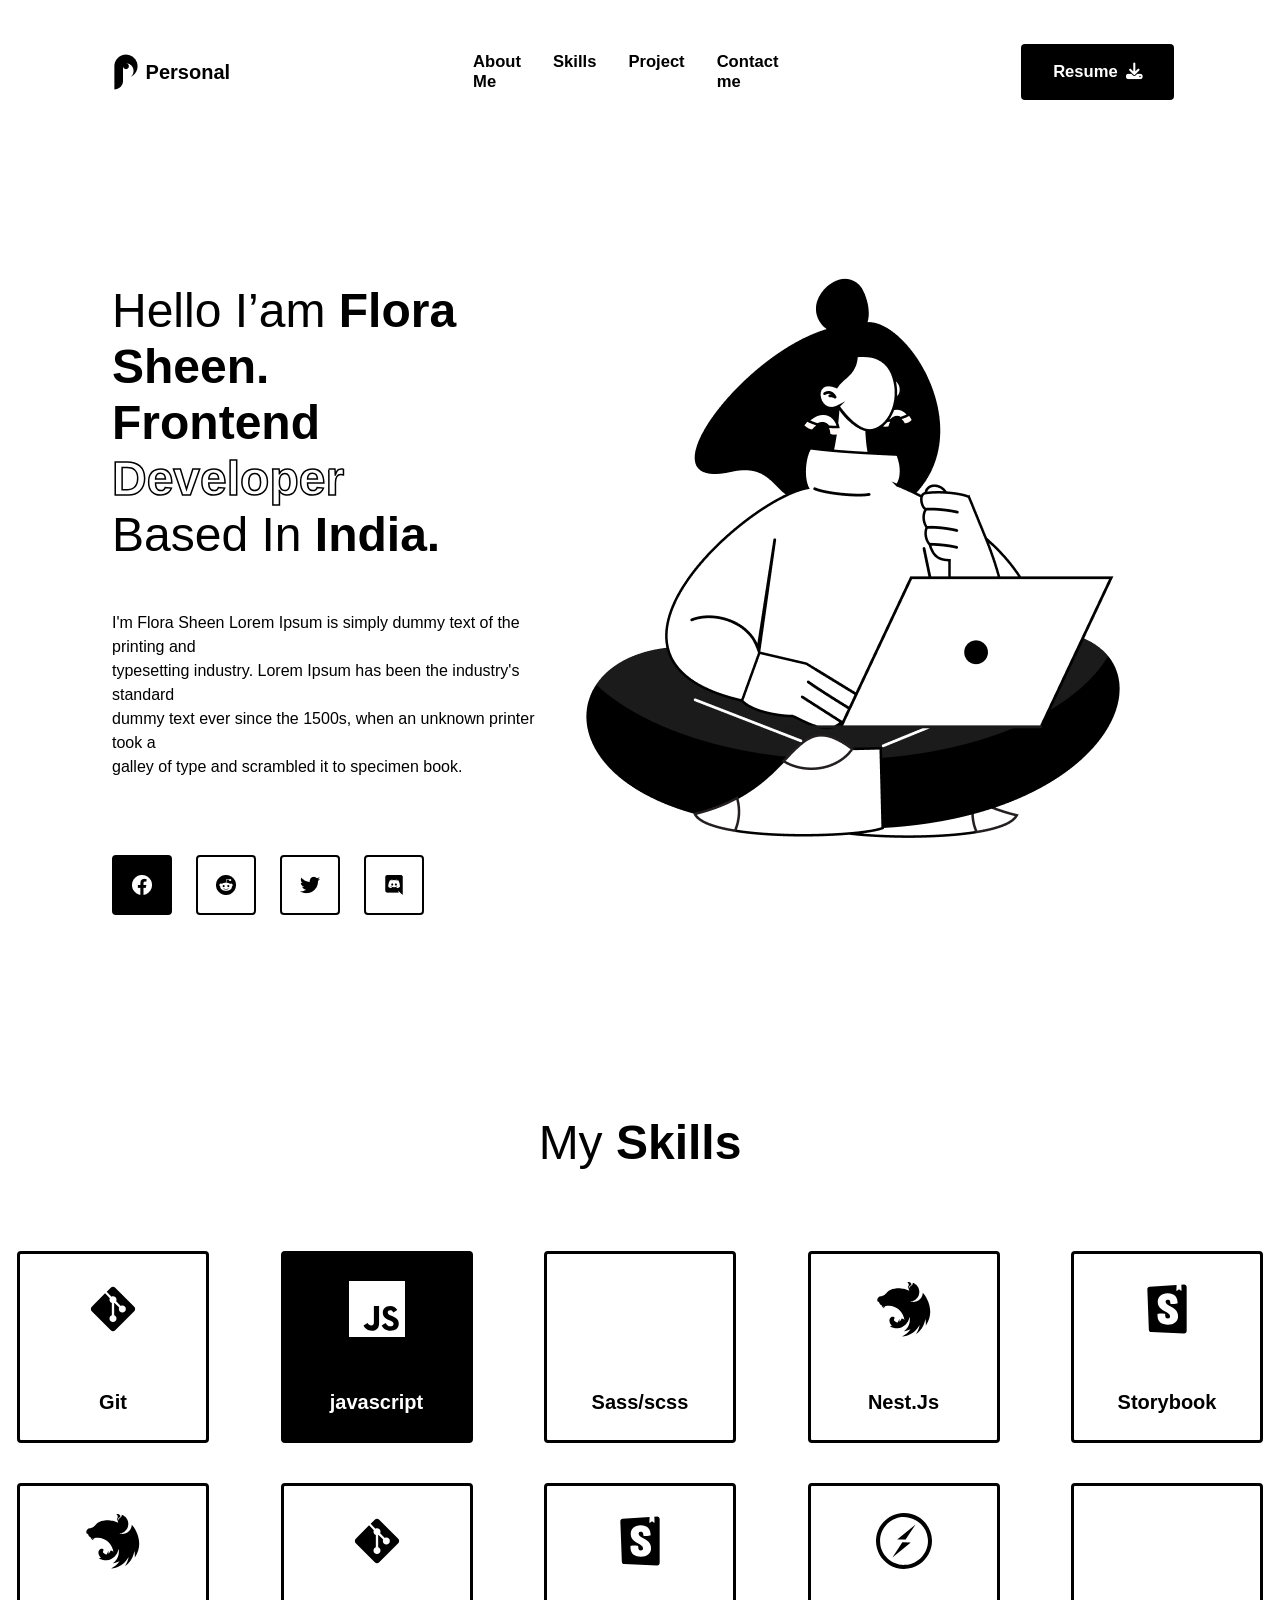
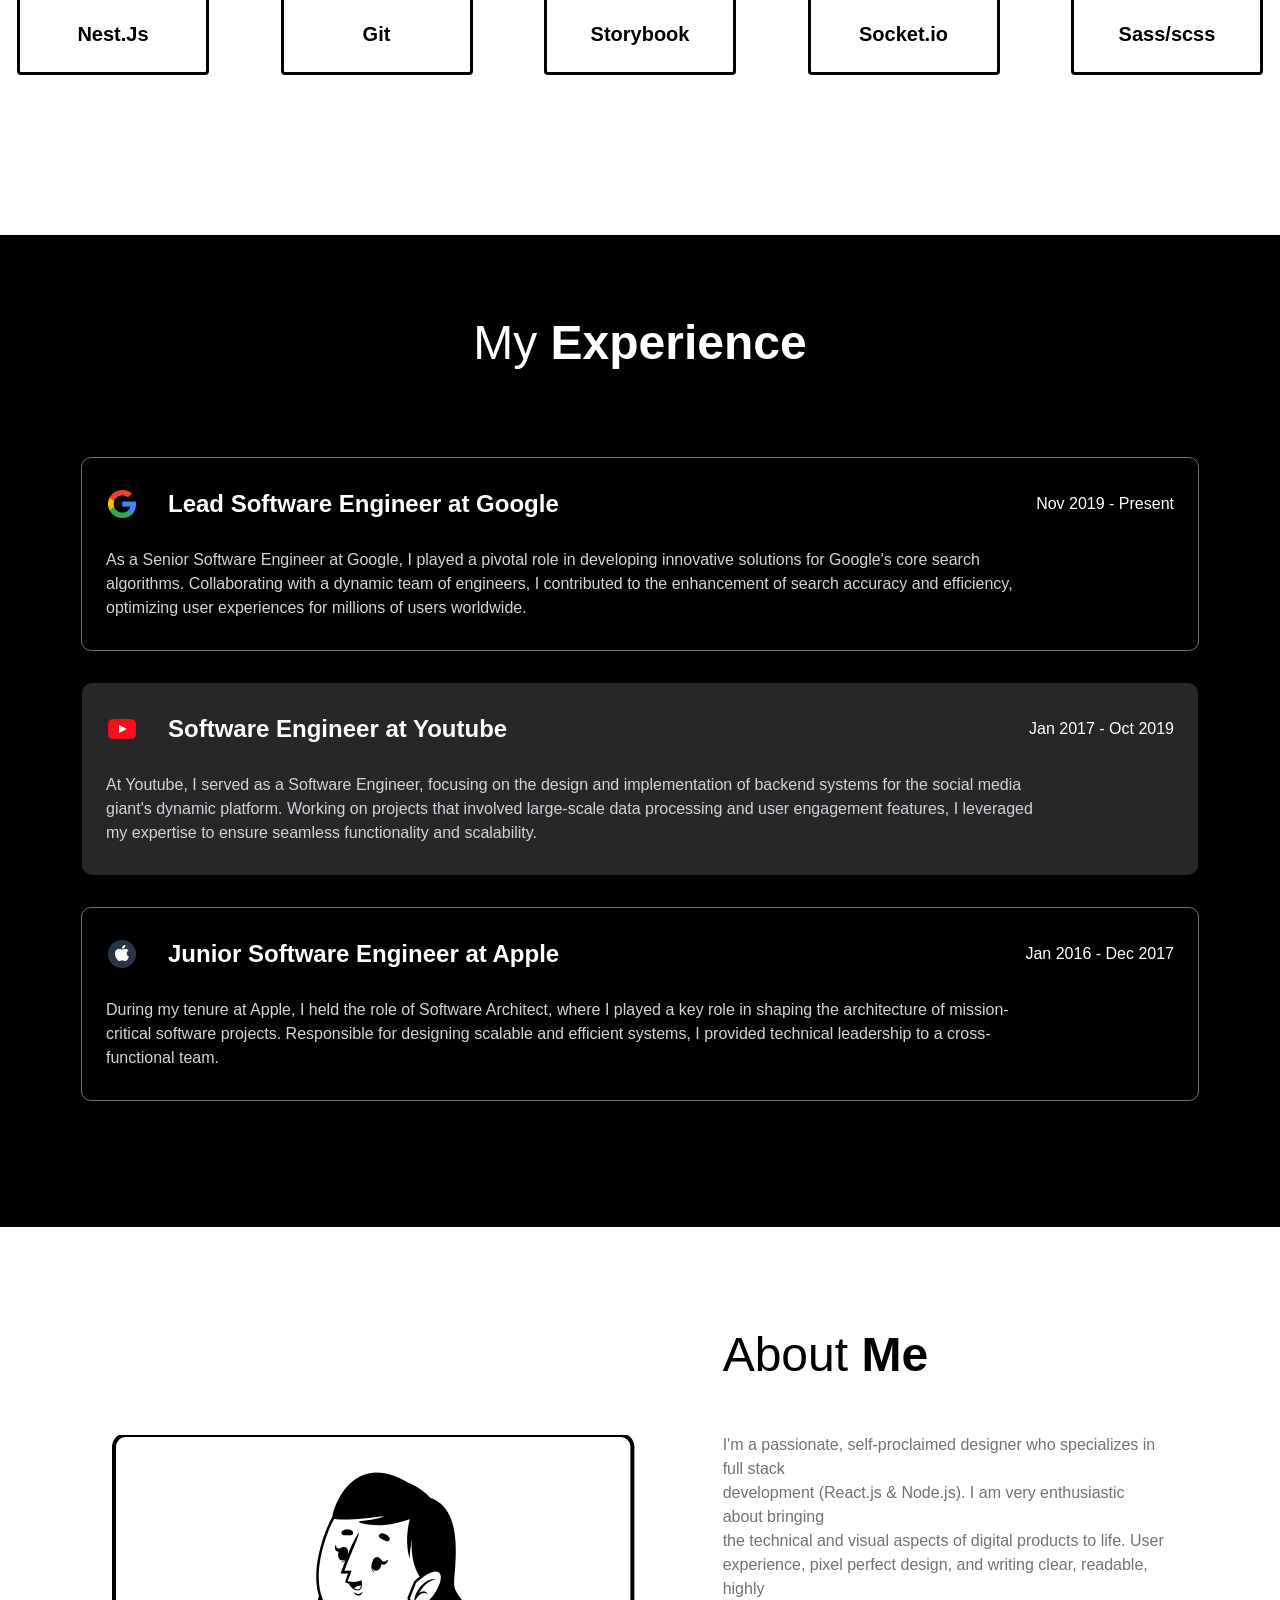
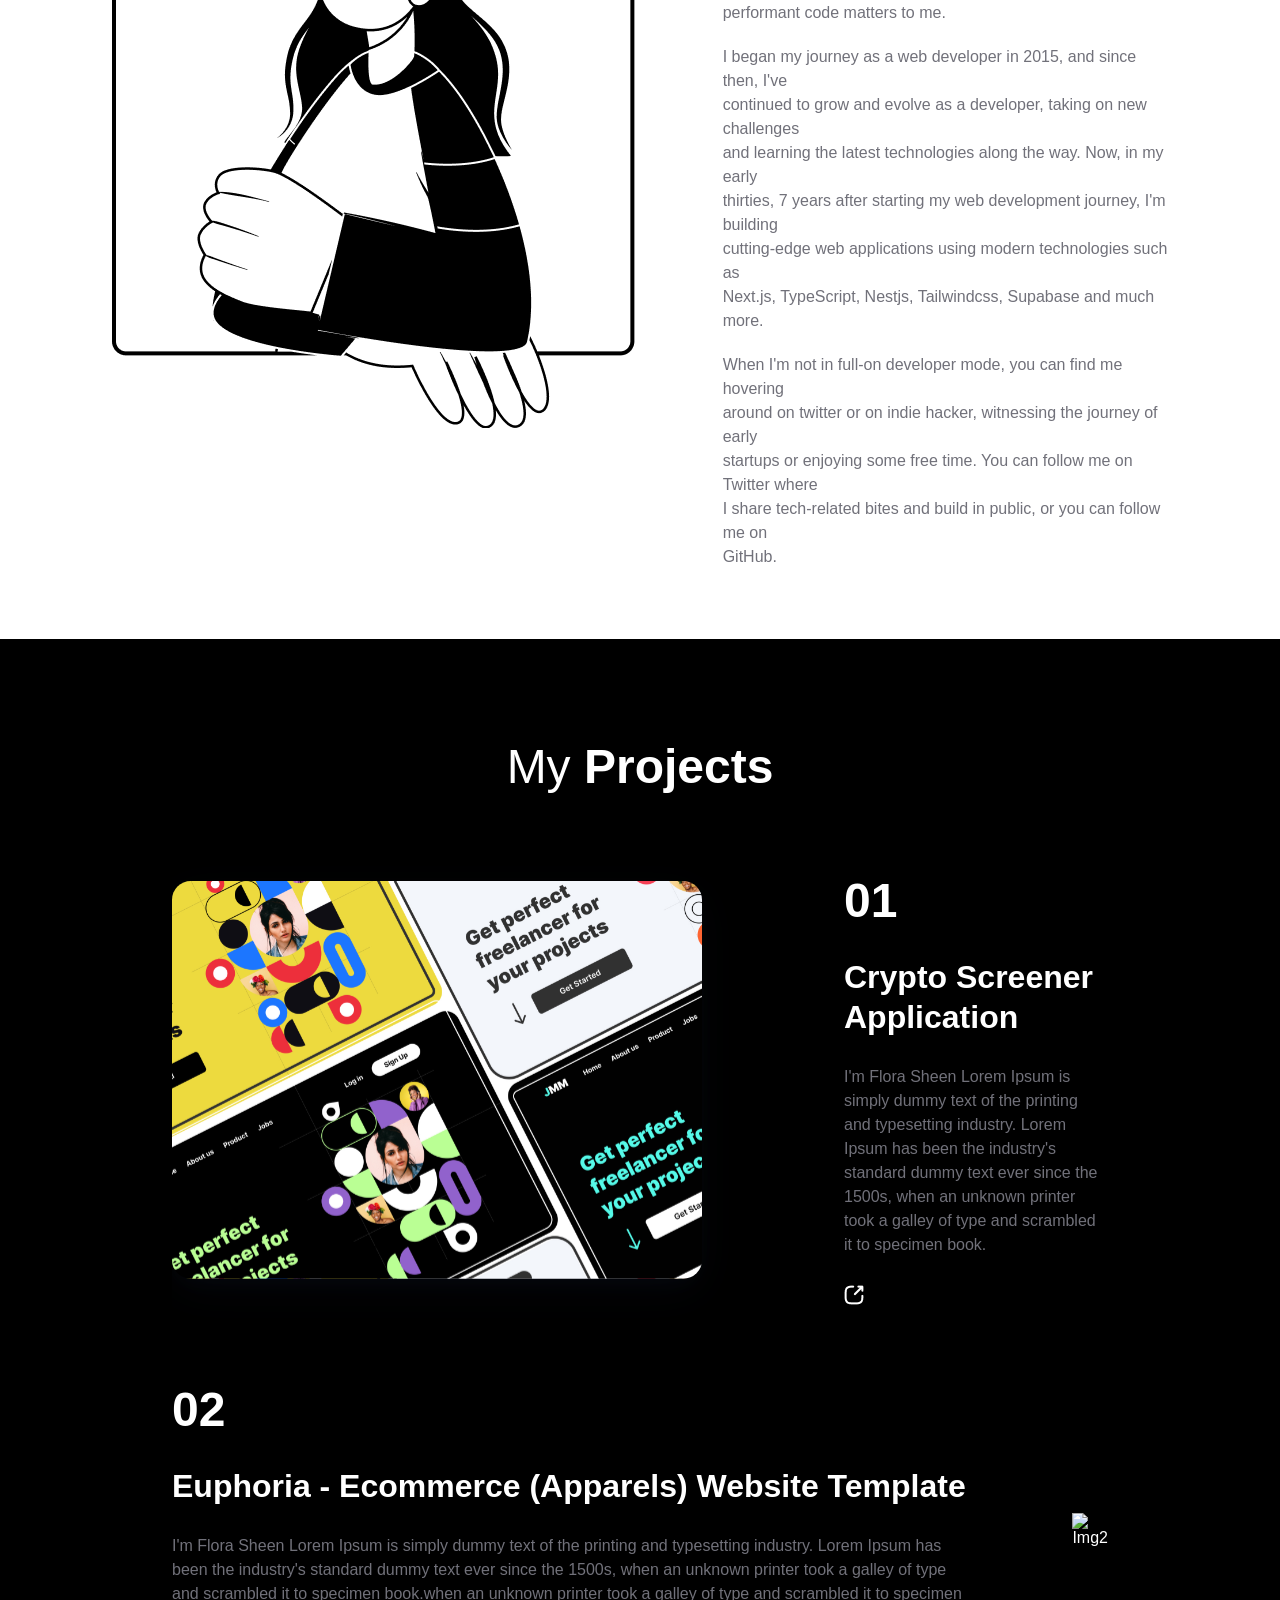
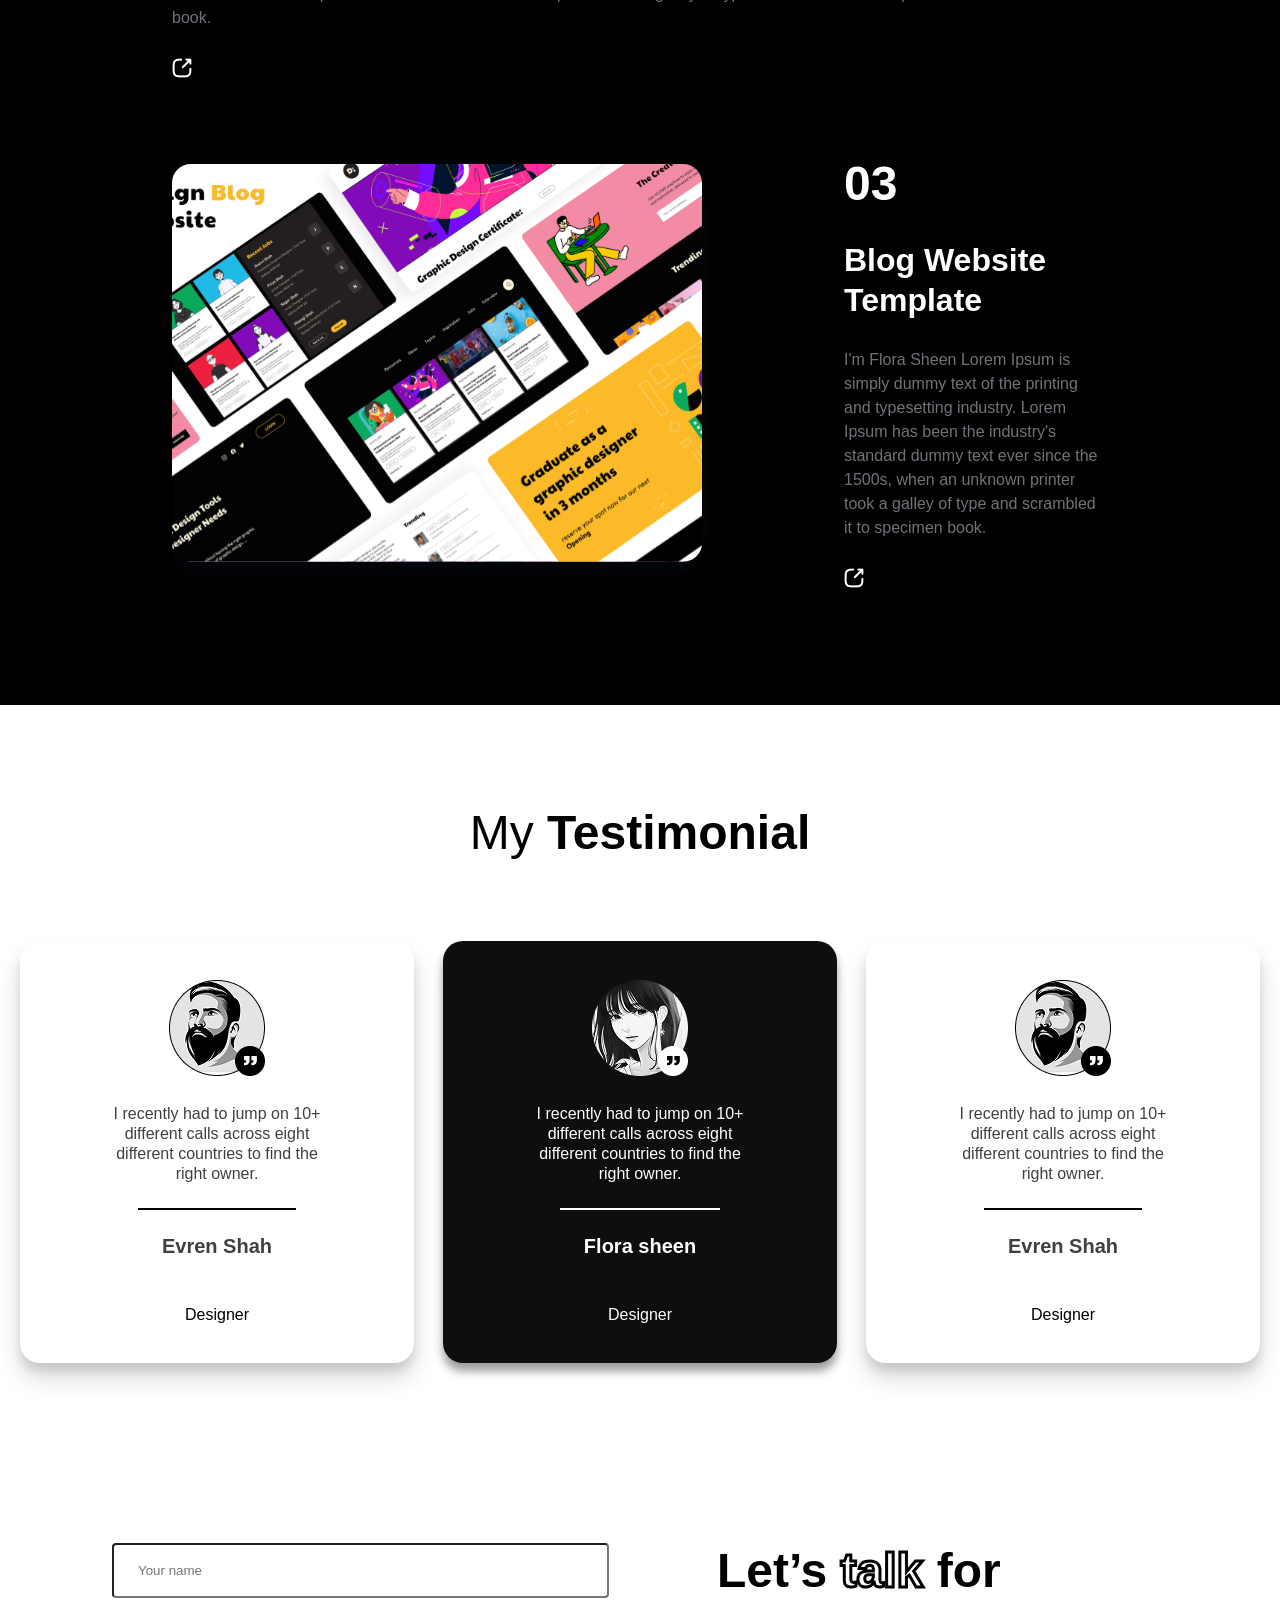
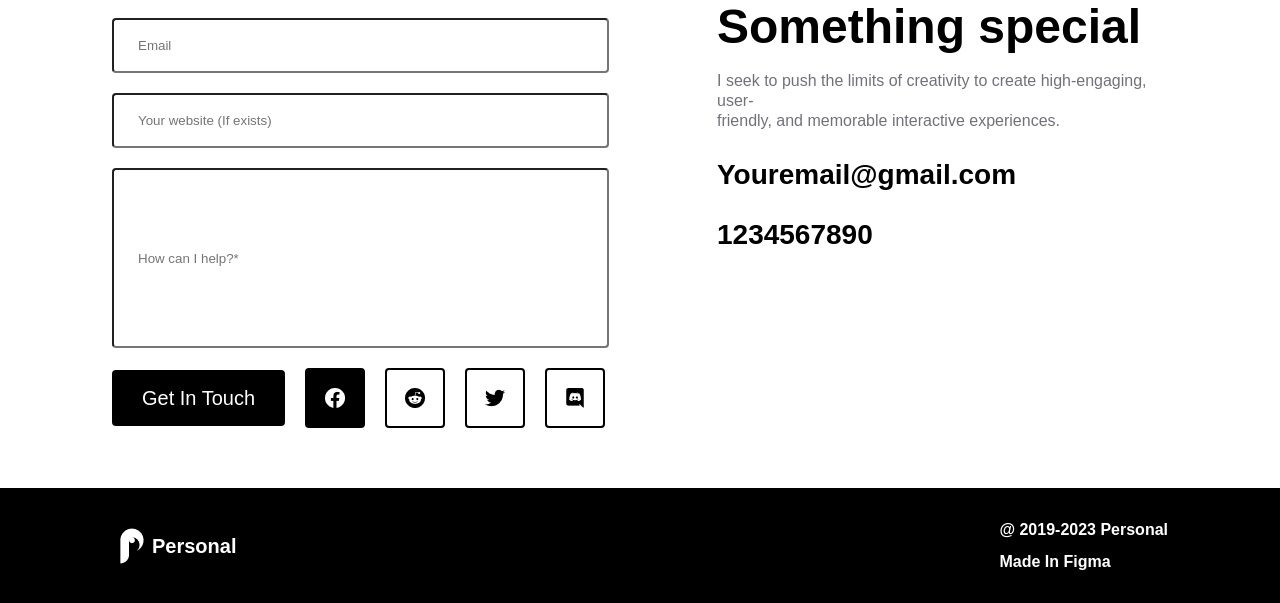
==== T1.html @ 6eb271b1 "initizeling repo" ====
<!DOCTYPE html>
<html lang="en">
<head>
    <meta charset="UTF-8">
    <meta http-equiv="X-UA-Compatible" content="IE=edge">
    <meta name="viewport" content="width=device-width, initial-scale=1.0">
    <title>T1</title>
    <link rel="stylesheet" href="./ST1.css">
    <link rel="stylesheet" href="https://cdnjs.cloudflare.com/ajax/libs/font-awesome/6.5.0/css/all.min.css">
    <link rel="stylesheet" href="./Sora/">
</head>
<body>

    <main>

        <header class="header1">

            <div class="logo">
                <img src="./img/logo 1.png" alt="Logo1">
                <h5>Personal</h5>
            </div>

            <div class="main">
                <h5>About Me</h5>
                <h5>Skills</h5>
                <h5>Project</h5>
                <h5>Contact me</h5>
            </div>

            <div class="button">
                <button class="button1">
                    <h5>Resume<i class="fa-solid fa-download iconbutton"></i></h5>
                </button>
            </div>

        </header>

        <header class="header2">

            <div class="main2">

                <div class="main3">

                <div class="text">
                    <div>
                        <span>Hello I’am</span>
                        <span class="text1">Flora Sheen.</span>
                    </div>
                    <div>
                        <span class="text1">Frontend</span>
                        <span class="text2">Developer</span>
                    </div>
                    <div>
                        <span>Based In</span>
                        <span class="text1">India.</span>
                    </div>
                </div>

                <div>
                    <p>I'm Flora Sheen Lorem Ipsum is simply dummy text of the printing and<br> typesetting industry. Lorem Ipsum has been the industry's standard<br> dummy text ever since the 1500s, when an unknown printer took a<br> galley of type and scrambled it to specimen book.</p>
                </div>

                </div>

                <div class="img">
                    <img src="./img/Social icon.png" alt="Facebook" class="img1">
                    <img src="./img/Social icon(1).png" alt="Social1" class="img2">
                    <img src="./img/Social icon(2).png" alt="Twitter" class="img2">
                    <img src="./img/Social icon(3).png" alt="Social2" class="img2">
                </div>
            </div>

            <div>
                <img src="./img/Banner.png" alt="Girl">
            </div>

        </header>

        <header class="header3">

            <div class="text3">
                <span>My</span>
                <span class="text4">Skills</span>
            </div>

            <div class="skill">

                <div class="radif1">
                    <div class="pro">
                        <img src="./img/icon-git.svg" alt="Git">
                        <span>Git</span>
                    </div>

                    <div class="pro2">
                        <img src="./img/icon-javscript.svg" alt="Javascript">
                        <span>javascript</span>
                    </div>

                    <div class="pro">
                        <img src="./img/Vector.svg" alt="Sass/scss">
                        <span>Sass/scss</span>
                    </div>

                    <div class="pro">
                        <img src="./img/icon-nest.svg" alt="Nest.Js">
                        <span>Nest.Js</span>
                    </div>

                    <div class="pro">
                        <img src="./img/icon-storybook.svg" alt="Storybook">
                        <span>Storybook</span>
                    </div>
                </div>

                <div class="radif2">
                    <div class="pro">
                        <img src="./img/icon-nest.svg" alt="Nest.Js">
                        <span>Nest.Js</span>
                    </div>

                    <div class="pro">
                        <img src="./img/icon-git.svg" alt="Git">
                        <span>Git</span>
                    </div>

                    <div class="pro">
                        <img src="./img//icon-storybook.svg" alt="Storybook">
                        <span>Storybook</span>
                    </div>

                    <div class="pro">
                        <img src="./img/icon-socket.svg" alt="Socket.io">
                        <span>Socket.io</span>
                    </div>

                    <div class="pro">
                        <img src="./img/Vector.svg" alt="Sass/scss">
                        <span>Sass/scss</span>
                    </div> 
                </div>

            </div>

        </header>

        <header class="header4">

            <div class="text5">
                <span>My</span>
                <b>Experience</b>
            </div>

            <div class="main4">
            <div class="tab">
                <div class="head1">
                    <div class="tab2">
                    <img src="./img/google.png" alt="Google">
                    <b class="text6">Lead Software Engineer at Google</b>
                    </div>
                    <span>Nov 2019 - Present</span>
                </div>
                <div class="text9">
                    <span>As a Senior Software Engineer at Google, I played a pivotal role in developing innovative solutions for Google's core search<br> algorithms. Collaborating with a dynamic team of engineers, I contributed to the enhancement of search accuracy and efficiency,<br> optimizing user experiences for millions of users worldwide.</span>
                </div>
            </div>

            <div class="tab3">
                <div class="head1">
                    <div class="tab2">
                    <img src="./img/youtube.png" alt="Youtube">
                    <b class="text6">Software Engineer at Youtube</b>
                    </div>
                    <span>Jan 2017 - Oct 2019</span>
                </div>
                <div class="text9">
                    <span>At Youtube, I served as a  Software Engineer, focusing on the design and implementation of backend systems for the social media<br> giant's dynamic platform. Working on projects that involved large-scale data processing and user engagement features, I leveraged<br> my expertise to ensure seamless functionality and scalability.</span>
                </div>
            </div>

            <div class="tab">
                <div class="head1">
                    <div class="tab2">
                    <img src="./img/apple.png" alt="Apple">
                    <b class="text6">Junior Software Engineer at Apple</b>
                    </div>
                    <span>Jan 2016 - Dec 2017</span>
                </div>
                <div class="text9">
                    <span>During my tenure at Apple, I held the role of Software Architect, where I played a key role in shaping the architecture of mission-<br>critical software projects. Responsible for designing scalable and efficient systems, I provided technical leadership to a cross-<br>functional team.</span>
                </div>
            </div>
            </div>

        </header>

        <header class="header5">

            <div>
                <img src="./img/Group 1000015859.png" alt="Girl2">
            </div>

            <div class="text7">
                <div class="main5">
                    <span>About</span>
                    <b>Me</b>
                </div>

                <div class="text8">
                    <span>I'm a passionate, self-proclaimed designer who specializes in full stack<br> development (React.js & Node.js). I am very enthusiastic about bringing<br> the technical and visual aspects of digital products to life. User<br> experience, pixel perfect design, and writing clear, readable, highly<br> performant code matters to me.</span>
                </div>

                <div class="text8">
                    <span>I began my journey as a web developer in 2015, and since then, I've<br> continued to grow and evolve as a developer, taking on new challenges<br> and learning the latest technologies along the way. Now, in my early<br> thirties, 7 years after starting my web development journey, I'm building<br> cutting-edge web applications using modern technologies such as<br> Next.js, TypeScript, Nestjs, Tailwindcss, Supabase and much more.</span>
                </div>

                <div class="text8">
                    <span>When I'm not in full-on developer mode, you can find me hovering<br> around on twitter or on indie hacker, witnessing the journey of early<br> startups or enjoying some free time. You can follow me on Twitter where<br> I share tech-related bites and build in public, or you can follow me on<br> GitHub.</span>
                </div>
            </div>

        </header>

        <header class="header6">

            <div class="text10">
                <span>My</span>
                <b>Projects</b>
            </div>

            <div class="main6">
                <div>
                    <img src="./img/image 771.svg" alt="Img1">
                </div>

                <div class="text11">
                    <b class="text12">01</b>
                    <b class="text13">Crypto Screener Application</b>
                    <span class="text8">I'm Flora Sheen Lorem Ipsum is simply dummy text of the printing and typesetting industry. Lorem Ipsum has been the industry's standard dummy text ever since the 1500s, when an unknown printer took a galley of type and scrambled it to specimen book.</span>
                    <img src="./img/export.png" alt="Export">
                </div>
            </div>

            <div class="main6">
                <div class="text11">
                    <b class="text12">02</b>
                    <b class="text13">Euphoria - Ecommerce (Apparels) Website Template</b>
                    <span class="text8">I'm Flora Sheen Lorem Ipsum is simply dummy text of the printing and typesetting industry. Lorem Ipsum has been the industry's standard dummy text ever since the 1500s, when an unknown printer took a galley of type and scrambled it to specimen book.when an unknown printer took a galley of type and scrambled it to specimen book.</span>
                    <img src="./img/export.png" alt="Export">
                </div>

                <div>
                    <img src="./img/image 770.svg" alt="Img2">
                </div>
            </div>
            
            <div class="main6">
                <div>
                    <img src="./img/image 770(1).svg" alt="Img3">
                </div>

                <div class="text11">
                    <b class="text12">03</b>
                    <b class="text13">Blog Website Template</b>
                    <span class="text8">I'm Flora Sheen Lorem Ipsum is simply dummy text of the printing and typesetting industry. Lorem Ipsum has been the industry's standard dummy text ever since the 1500s, when an unknown printer took a galley of type and scrambled it to specimen book.</span>
                    <img src="./img/export.png" alt="Export">
                </div>
            </div>

        </header>

        <header class="header7">

            <div class="text10">
                <span>My</span>
                <b>Testimonial</b>
            </div>

            <div class="main7">
                <div class="tab4">
                    <div>
                        <img src="./img/Frame 18.png" alt="Man">
                    </div>

                    <div class="text14">
                        <span>I recently had to jump on 10+<br> different calls across eight<br> different countries to find the<br> right owner.</span>
                    </div>

                    <div class="text15">
                        <b>Evren Shah</b>
                    </div>

                    <div>
                        <div>Designer</div>
                    </div>
                </div>

                <div class="tab5">
                    <div>
                        <img src="./img/Frame 18(1).png" alt="Woman">
                    </div>

                    <div class="text16">
                        <span>I recently had to jump on 10+<br> different calls across eight<br> different countries to find the<br> right owner.</span>
                    </div>
                    
                    <div class="text17">
                        <b>Flora sheen</b>
                    </div>

                    <div>
                        <div>Designer</div>
                    </div>
                </div>

                <div class="tab4">
                    <div>
                        <img src="./img/Frame 18.png" alt="Man">
                    </div>

                    <div class="text14">
                        <span>I recently had to jump on 10+<br> different calls across eight<br> different countries to find the<br> right owner.</span>
                    </div>
                    
                    <div class="text15">
                        <b>Evren Shah</b>
                    </div>

                    <div>
                        <div>Designer</div>
                    </div>
                </div>
            </div>

        </header>

        <header class="header8">

            <div class="main8">
                <div class="input">
                    <input type="text" placeholder="Your name">
                    <input type="text" placeholder="Email">
                    <input type="text" placeholder="Your website (If exists)">
                    <input type="text" placeholder="How can I help?*" class="input2">
                </div>
                <div class="tab6">
                    <button>Get In Touch</button>
                    <img src="./img/Social icon.png" alt="Facebook" class="img1">
                    <img src="./img/Social icon(1).png" alt="Social3" class="img2">
                    <img src="./img/Social icon(2).png" alt="Twitter" class="img2">
                    <img src="./img/Social icon(3).png" alt="Social4" class="img2">
                </div>
            </div>

            <div>
                <b class="text18">Let’s <span class="text19">talk</span> for<br>
                Something special</b>
                <p class="text20">I seek to push the limits of creativity to create high-engaging, user-<br>friendly, and memorable interactive experiences.</p>
                <p class="text21">Youremail@gmail.com</p>
                <p class="text21">1234567890</p>
            </div>

        </header>

        <footer class="foot">

            <div class="logo">
                <img src="./img/logo 2.png" alt="Logo2">
                <h5>Personal</h5>
            </div>

            <div class="text22">
                <span>@ 2019-2023 Personal</span>
                <span>Made In Figma</span>
            </div>

        </footer>

    </main>
    
</body>
</html>
---- ST1.css ----
@font-face {
    font-family: "Sora", sans-serif;
    src: url("./Sora/static/Sora-Bold.ttf");
    font-weight: 700;
}

@font-face {
    font-family: "Sora", sans-serif;
    src: url("./Sora/static/Sora-SemiBold.ttf");
    font-weight: 600;
}

@font-face {
    font-family: "Sora", sans-serif;
    src: url("./Sora/static/Sora-Regular.ttf");
    font-weight: 400;
}


body{
    margin: 0;
    padding: 0;
    font-family: "Sora", sans-serif;
    font-weight: 400;
}

main{
    display: flex;
    flex-direction: column;
}

.header1{
    display: flex;
    flex-direction: row;
    align-items: center;
    justify-content: center;
    gap: 243px;
    font-size: 20px;
    padding: 24px 112px;
}

.logo{
    display: flex;
    flex-direction: row;
    align-items: center;
    font-weight: 700;
}

.main{
    display: flex;
    gap: 32px;
}

.button{
    display: flex;
    align-items: center;
}

.button1{
    width: 153px;
    height: 56px;
    border: none;
    background-color: #000000;
    color: white;
    border-radius: 4px;
    font-size: 20px;
    display: flex;
    align-items: center;
    justify-content: center;
}

.iconbutton{
    padding-left: 8px;
}

.text{
    display: flex;
    flex-direction: column;
    line-height: 56px;
    font-size: 48px;
    margin-top: 80px;
}

.text1{
    font-weight: bolder;
}

.text2{
    color: transparent;
    -webkit-text-stroke: 1.5px black;
    font-weight: bolder;
}

.header2{
    display: flex;
    flex-direction: row;
    align-items: center;
    justify-content: center;
    margin-bottom: 60px;
    padding: 60px 112px;
}

.main2{
    display: flex;
    flex-direction: column;
    justify-content: space-around;
}

.main3{
    display: flex;
    flex-direction: column;
    gap: 32px; 
    padding-bottom: 60px;
}

.main3 p{
    font-size: 16px;
    line-height: 24px
}

.img1{
    border: 2px solid black;
    background-color: black;
    border-radius: 4px;
    padding: 18px;
}

.img2{
    border: 2px solid black;
    border-radius: 4px;
    padding: 18px; 
}

.img{
    display: flex;
    gap: 24px;
}

.header3{
    display: flex;
    flex-direction: column;
    align-items: center;
    justify-content: center;
    gap: 40px;
    padding: 60px 112px;
}

.text3{
    font-size: 48px;
    line-height: 56px;
    padding: 20px;
    margin-bottom: 20px;
    text-align: center;
}

.text4{
    font-weight: bolder;
}

.skill{
    display: flex;
    flex-direction: column;
    gap: 40px;
}

.radif1{
    display: flex;
    flex-direction: row;
    justify-content: space-around;
    gap: 71.5px;
}

.radif2{
    display: flex;
    flex-direction: row;
    justify-content: space-around;
    gap: 71.5px;
    margin-bottom: 100px;
}

.pro{
    width: 186px;
    height: 186px;
    display: flex;
    flex-direction: column;
    justify-content: space-around;
    align-items: center;
    text-align: center;
    border: 3px solid black;
    border-radius: 4px;
    }

.pro2{
    width: 186px;
    height: 186px;
    display: flex;
    flex-direction: column;
    justify-content: space-around;
    align-items: center;
    text-align: center;
    border: 3px solid black;
    background-color: black;
    color: white;
    border-radius: 4px;
}

.skill span{
    font-size: 20px;
    line-height: 24px;
    font-weight: bold;
}

.header4{
    display: flex;
    flex-direction: column;
    align-items: center;
    justify-content: center;
    background-color: black;
    color: white;
    gap: 20px;
    padding: 80px 60px;
    
}

.text5{
    font-size: 48px;
    line-height: 56px;
    padding-bottom: 20px;
    text-align: center;
}

.main4{
    display: flex;
    flex-direction: column;
    align-items: center;
    gap: 32px;
    padding: 46px 40px;
}

.tab{
    display: flex;
    flex-direction: column;
    justify-content: center;
    gap: 28px;
    border: 1px solid #71717A;
    width: 1068px;
    border-radius: 10px;
    padding: 30px 24px;
}

.head1{
    display: flex;
    flex-direction: row;
    justify-content: space-between;
    align-items: center;
}

.tab2{
    display: flex;
    flex-direction: row;
    align-items: center;
    gap: 30px;
}


.tab3{
    display: flex;
    flex-direction: column;
    justify-content: center;
    gap: 28px;
    width: 1068px;
    border: 1px solid #71717A;
    background-color: #27272A;
    border: none;
    border-radius: 10px;
    padding: 30px 24px;
}

.head1 span{
    font-size: 16px;
    line-height: 20px;
}

.text6{
    font-size: 24px;
    line-height: 28px;
}

.text9{
    font-size: 16px;
    line-height: 24px;
    color: #D4D4D8;
}

.header5{
    padding: 70px 112px;
    display: flex;
    flex-direction: row;
    justify-content: center;
    align-items: center;
    gap: 87.64px;
    
}

.main5{
    font-size: 48px;
    line-height: 56px;
    padding-top: 30px;
    padding-bottom: 30px;
}

.text7{
    display: flex;
    flex-direction: column;
    gap: 20px;
}

.text8{
    font-size: 16px;
    line-height: 24px;
    color: #71717A;
}

.header6{
    display: flex;
    flex-direction: column;
    align-items: center;
    justify-content: center;
    background-color: black;
    color: white;
    gap: 20px;
    padding: 80px 60px;
}

.text10{
    font-size: 48px;
    line-height: 56px;
    text-align: center;
    padding: 20px 0;
}

.header6 img{
    width: auto;
}

.main6{
    display: flex;
    flex-direction: row;
    justify-content: center;
    align-items: center;
    gap: 104px;
    padding: 20px 112px;
}

.text11{
    display: flex;
    flex-direction: column;
    gap: 28px;
}

.text11 img{
    width: 20px;
}

.text12{
    font-size: 48px;
    line-height: 56px;
}

.text13{
    font-size: 32px;
    line-height: 40px;
}

.header7{
    display: flex;
    flex-direction: column;
    align-items: center;
    justify-content: center;
    gap: 20px;
    padding: 80px 92px;
}

.main7{
    display: flex;
    flex-direction: row;
    align-items: center;
    justify-content: center;
    gap: 29px;
    padding: 40px 24px;
}

.tab4{
    box-shadow: 0 15px 25px rgba(0,0,0,0.15),0 8px 10px rgba(0,0,0,0.10);
    width: 370px;
    height: 398px;
    display: flex;
    flex-direction: column;
    align-items: center;
    text-align: center;
    justify-content: center;
    border-radius: 20px;
    gap: 24px;
    padding: 12px;
}

.tab5{
    box-shadow: 0 15px 25px rgba(225,225,225,0.06),0 8px 10px rgba(0,0,0,0.4);
    background: #0e0e0e;
    color: #fff;
    width: 370px;
    height: 398px;
    display: flex;
    flex-direction: column;
    align-items: center;
    text-align: center;
    justify-content: center;
    border-radius: 20px;
    gap: 24px;
    padding: 12px;
}

.text14{
    font-size: 16px;
    line-height: 20px;
    color: #404040;
}

.text15{
    color: #404040;
    font-size: 20px;
    line-height: 24px;
    border-top: 2px solid black;
    padding: 24px;
}

.text17{
    border-top: 2px solid white;
    padding: 24px;
    font-size: 20px;
    line-height: 24px;
}

.text16{
    font-size: 16px;
    line-height: 20px;
}

.header8{
    display: flex;
    flex-direction: row;
    gap: 108px;
    padding: 60px 112px;
}

input{
    width: 445px;
    color: #000000;
    padding: 18px 24px;
    border-radius: 4px;
}

.input{
    display: flex;
    flex-direction: column;
    gap: 20px;
}

.text18{
    font-size: 48px;
    line-height: 56px;
}

.main8{
    display: flex;
    flex-direction: column;
    gap: 20px;
}

.text19{
    color: transparent;
    -webkit-text-stroke: 3px black;
    font-weight: bolder;
}

.tab6{
    display: flex;
    align-items: center;
    gap: 20px;
}

.tab6 button{
    width: 173px;
    height: 56px;
    border: none;
    background-color: #000000;
    color: white;
    border-radius: 4px;
    font-size: 20px;
    display: flex;
    align-items: center;
    justify-content: center;
}

.input2{
    height: 140px;
}

.text20{
    font-size: 16px;
    line-height: 20px;
    color: #71717A;
}

.text21{
    font-size: 28px;
    line-height: 32px;
    font-weight: bold;
}

.foot{
    background-color: #000000;
    padding: 12px 112px;
    color: #fff;
    font-weight: bold;
    display: flex;
    flex-direction: row;
    justify-content: space-between;
    align-items: center;
}

.text22{
    display: flex;
    flex-direction: column;
    font-size: 16px;
    line-height: 20px;
    gap: 12px;
}

.logo h5{
    font-size: 20px;
    line-height: 24px;
}
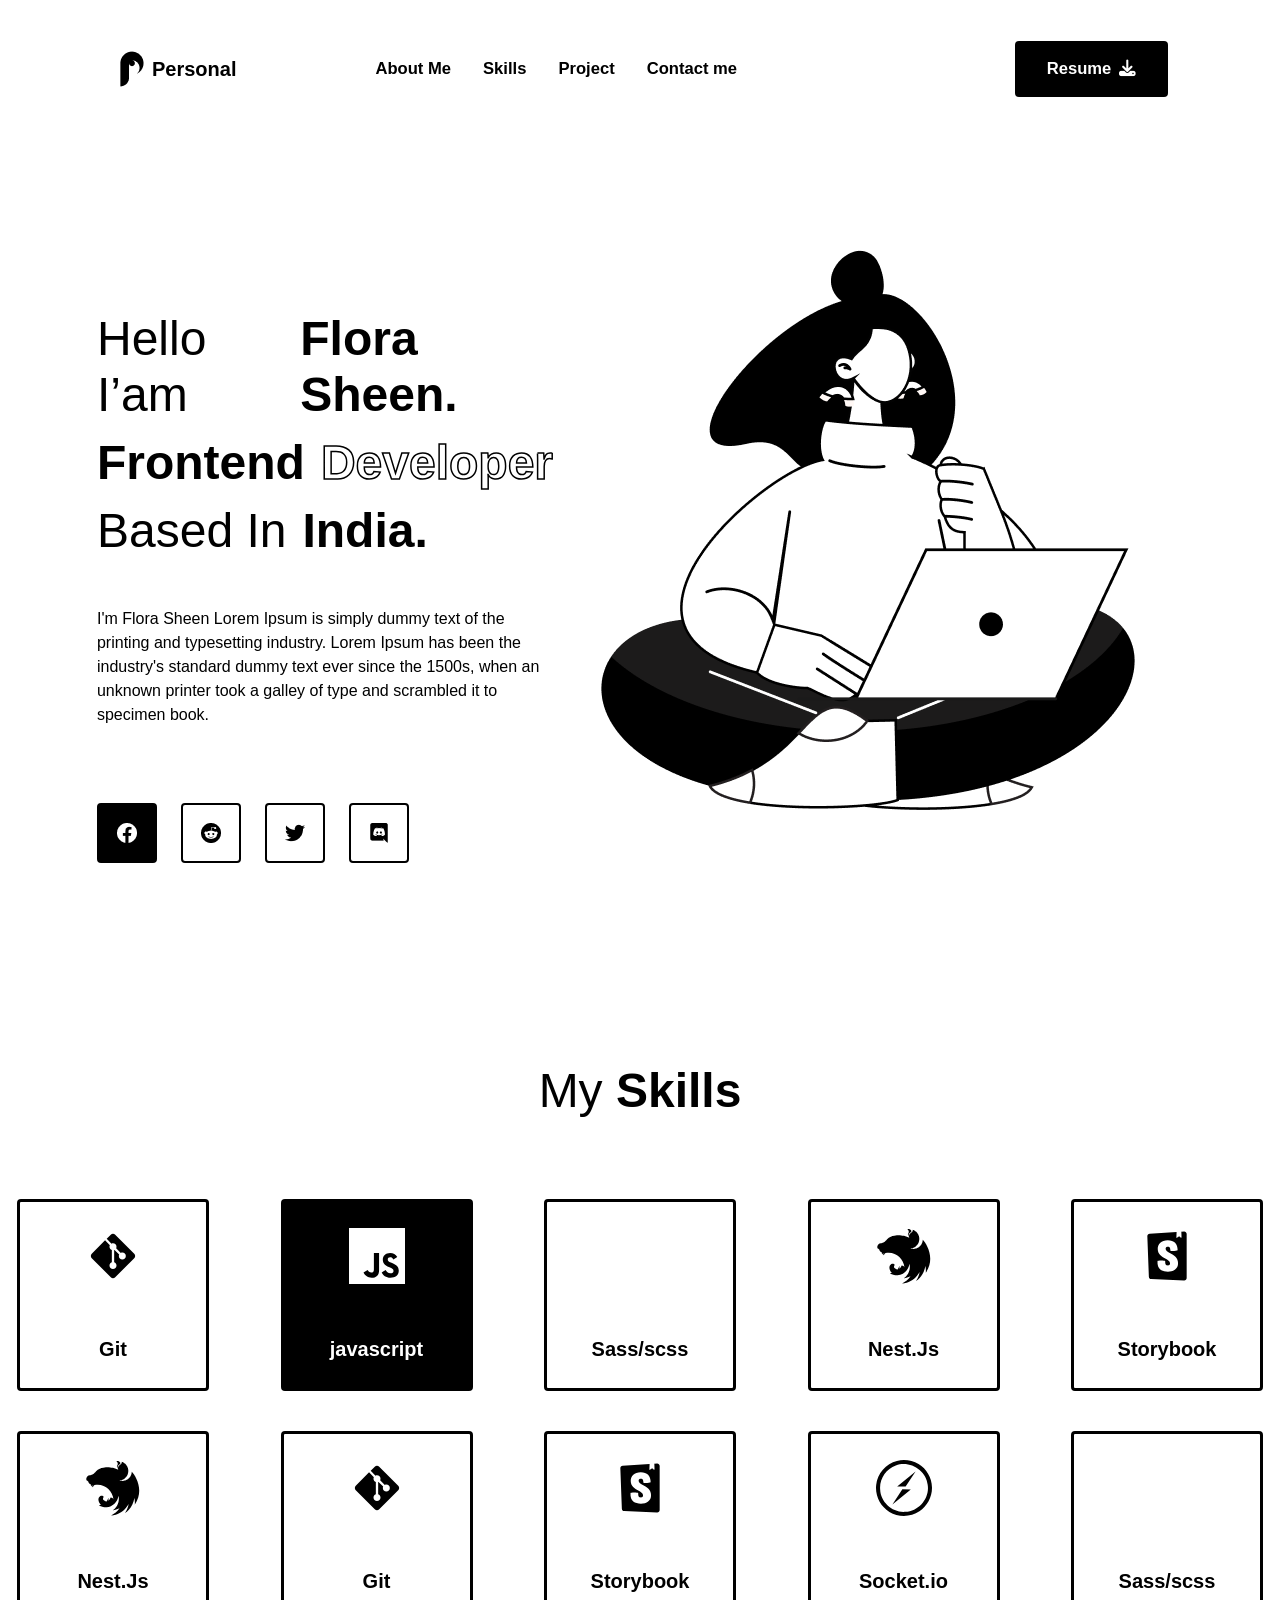
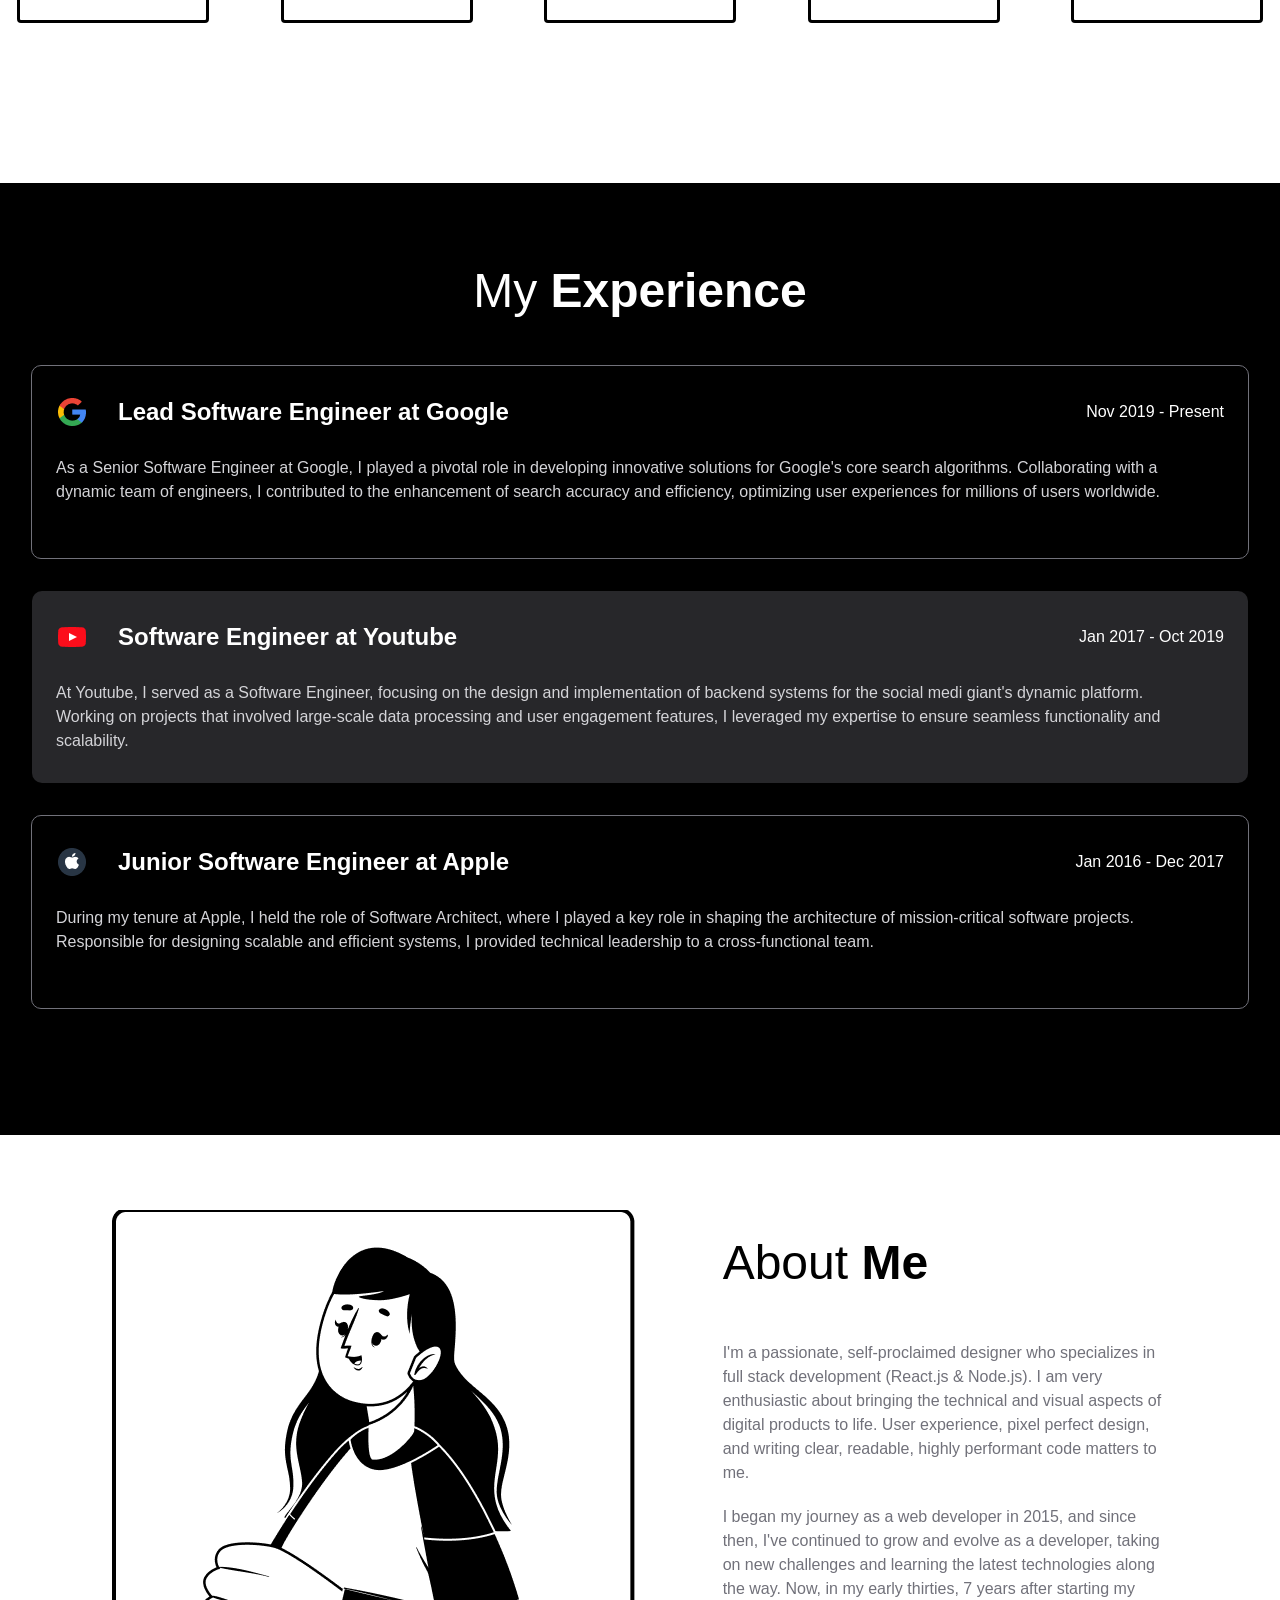
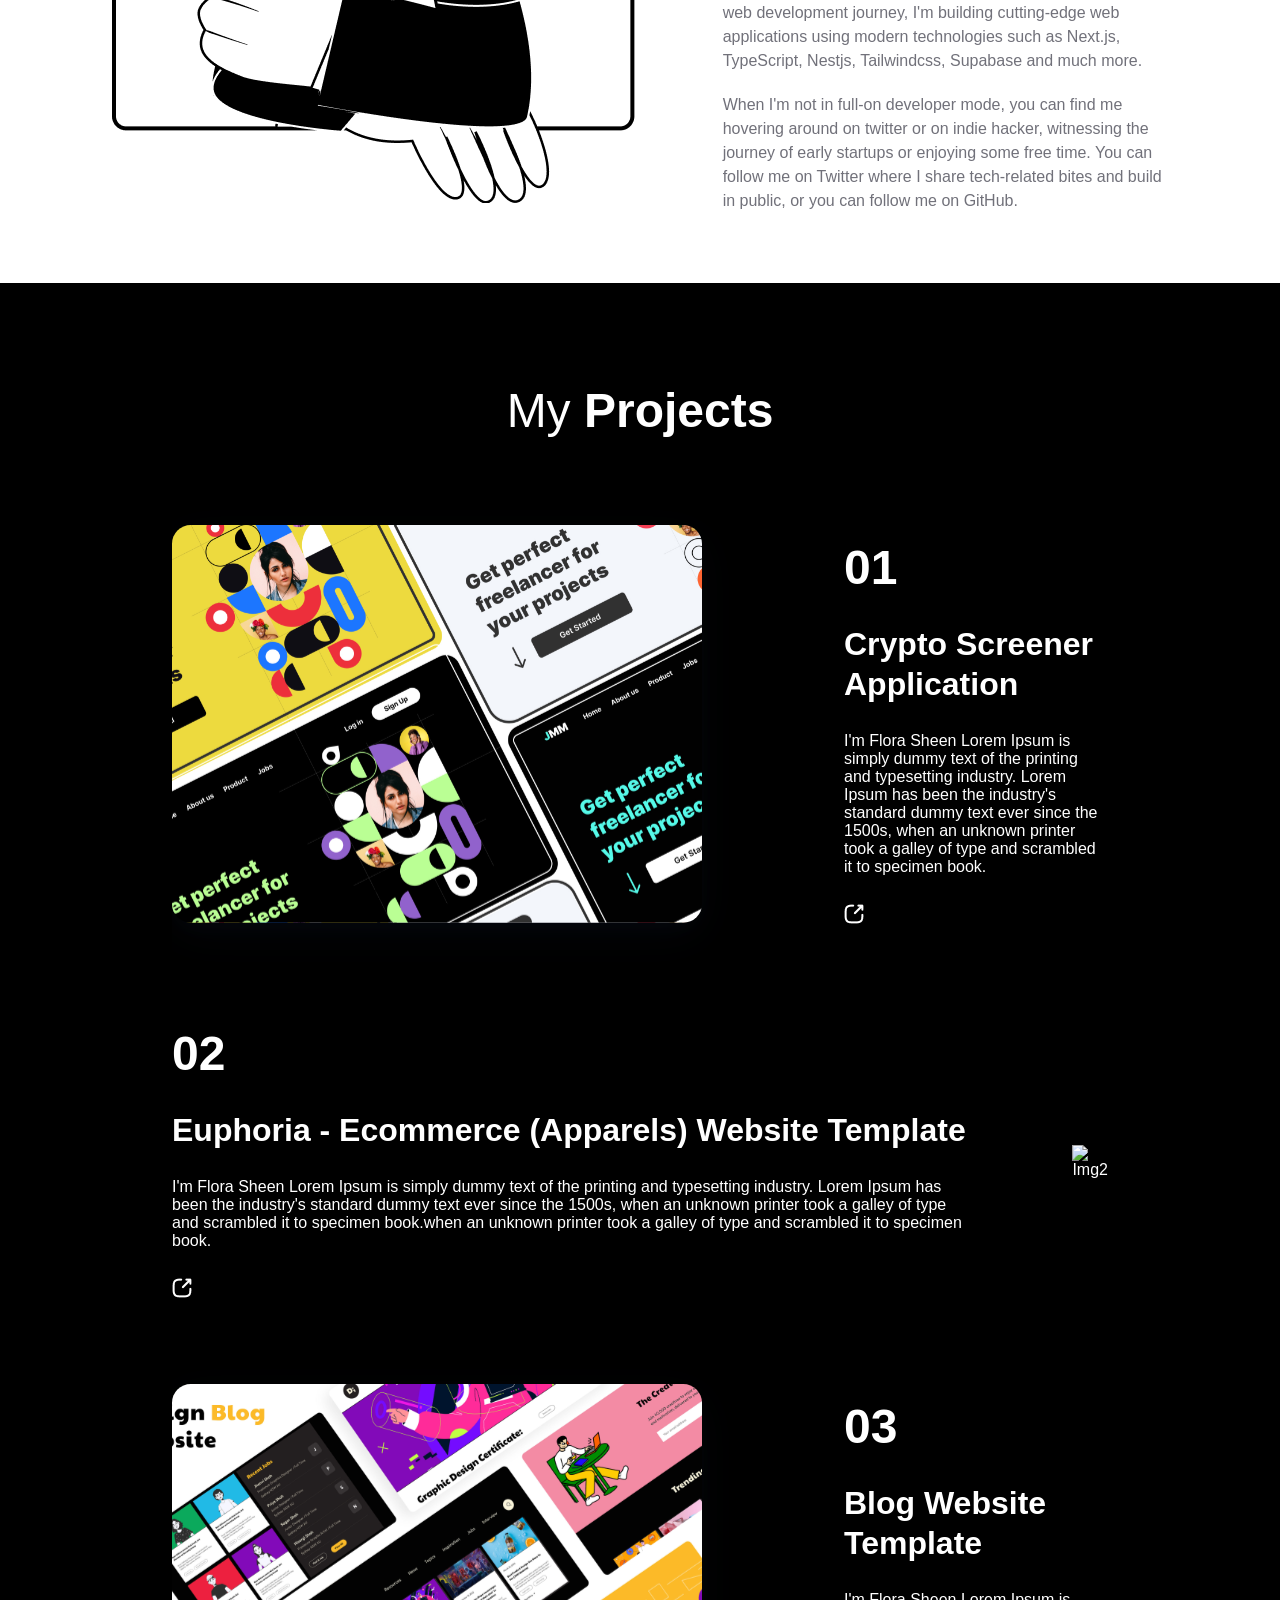
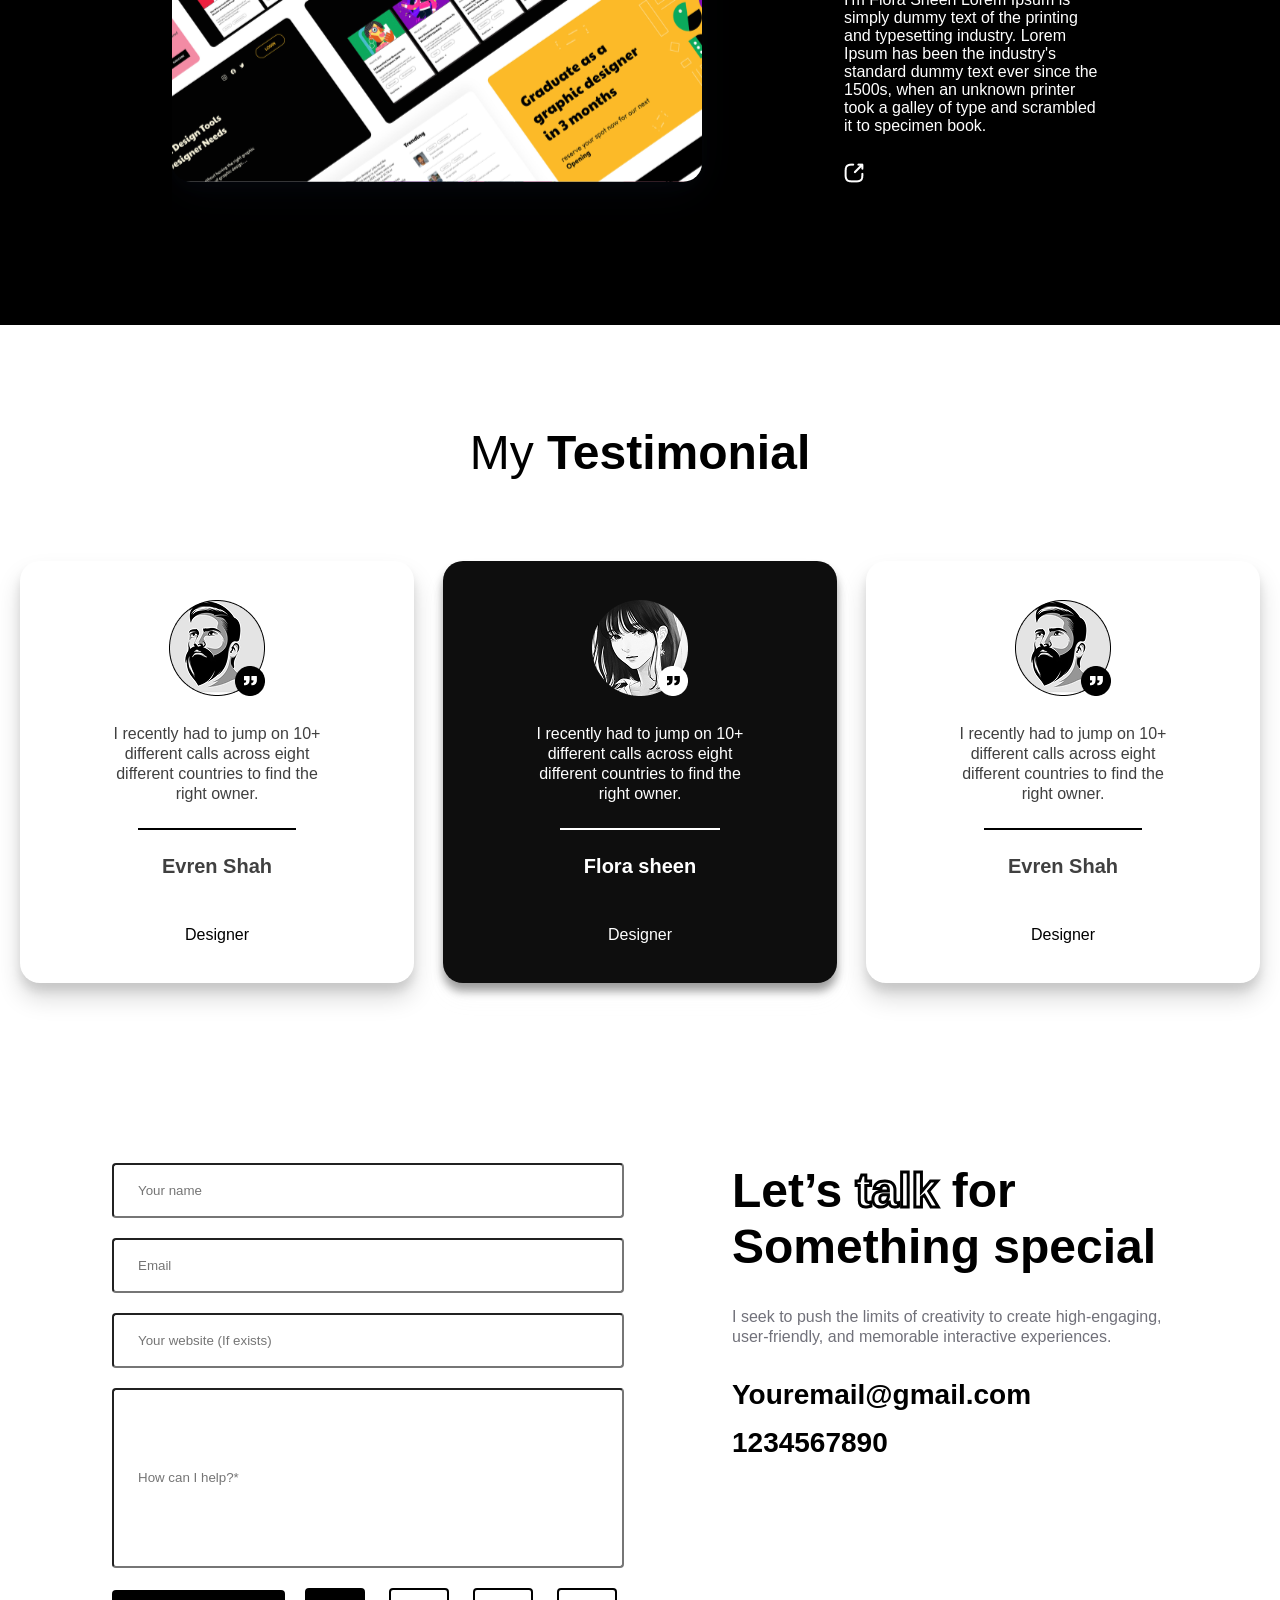
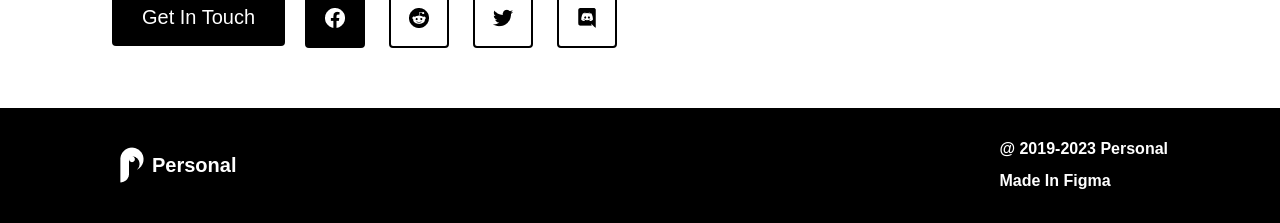
==== commit 06b3accb: "Responsive" ====
--- a/T1.html
+++ b/T1.html
@@ -26,6 +26,10 @@
                 <h5>Project</h5>
                 <h5>Contact me</h5>
             </div>
+            
+            <div>
+                <img src="./img/material-symbols_menu.png" alt="menu" class="menu">
+            </div>
 
             <div class="button">
                 <button class="button1">
@@ -38,26 +42,31 @@
         <header class="header2">
 
             <div class="main2">
-
-                <div class="main3">
-
+                
+                <div class="main3"> 
+
+                    <div>
+                        <img src="./img/Banner.png" alt="Girl" class="Girl">
+                    </div>
+                    
                 <div class="text">
-                    <div>
+                    <div class="text23">
                         <span>Hello I’am</span>
                         <span class="text1">Flora Sheen.</span>
                     </div>
-                    <div>
+                    <div class="text23">
                         <span class="text1">Frontend</span>
                         <span class="text2">Developer</span>
                     </div>
-                    <div>
+                    <div class="text23">
                         <span>Based In</span>
                         <span class="text1">India.</span>
                     </div>
                 </div>
 
-                <div>
-                    <p>I'm Flora Sheen Lorem Ipsum is simply dummy text of the printing and<br> typesetting industry. Lorem Ipsum has been the industry's standard<br> dummy text ever since the 1500s, when an unknown printer took a<br> galley of type and scrambled it to specimen book.</p>
+
+                <div class="text24">
+                    <p>I'm Flora Sheen Lorem Ipsum is simply dummy text of the printing and typesetting industry. Lorem Ipsum has been the industry's standard dummy text ever since the 1500s, when an unknown printer took a galley of type and scrambled it to specimen book.</p>
                 </div>
 
                 </div>
@@ -71,7 +80,7 @@
             </div>
 
             <div>
-                <img src="./img/Banner.png" alt="Girl">
+                <img src="./img/Banner.png" alt="Girl" class="Girl1">
             </div>
 
         </header>
@@ -90,7 +99,7 @@
                         <img src="./img/icon-git.svg" alt="Git">
                         <span>Git</span>
                     </div>
-
+                    
                     <div class="pro2">
                         <img src="./img/icon-javscript.svg" alt="Javascript">
                         <span>javascript</span>
@@ -137,6 +146,46 @@
                         <img src="./img/Vector.svg" alt="Sass/scss">
                         <span>Sass/scss</span>
                     </div> 
+                </div>
+
+            </div>
+
+            <div class="skillphone">
+
+                <div class="radif3">
+                    <div class="pro">
+                        <img src="./img/icon-express.svg" alt="Sass/scss">
+                        <span>javascript</span>
+                    </div>
+
+                    <div class="pro">
+                        <img src="./img/icon-sass.svg" alt="Nest.Js">
+                        <span>javascript</span>
+                    </div>
+                </div>
+
+                <div class="radif3">
+                    <div class="pro">
+                        <img src="./img/icon-javscript1.svg" alt="Nest.Js">
+                        <span>javascript</span>
+                    </div>
+
+                    <div class="pro2">
+                        <img src="./img/icon-typescript.svg" alt="Git">
+                        <span>javascript</span>
+                    </div>
+                </div>
+
+                <div class="radif3">
+                    <div class="pro">
+                        <img src="./img/icon-socket.svg" alt="Socket.io">
+                        <span>javascript</span>
+                    </div>
+
+                    <div class="pro">
+                        <img src="./img/icon-storybook.svg" alt="Sass/scss">
+                        <span>javascript</span>
+                    </div>
                 </div>
 
             </div>
@@ -157,10 +206,10 @@
                     <img src="./img/google.png" alt="Google">
                     <b class="text6">Lead Software Engineer at Google</b>
                     </div>
-                    <span>Nov 2019 - Present</span>
+                    <span class="text28">Nov 2019 - Present</span>
                 </div>
                 <div class="text9">
-                    <span>As a Senior Software Engineer at Google, I played a pivotal role in developing innovative solutions for Google's core search<br> algorithms. Collaborating with a dynamic team of engineers, I contributed to the enhancement of search accuracy and efficiency,<br> optimizing user experiences for millions of users worldwide.</span>
+                    <span>As a Senior Software Engineer at Google, I played a pivotal role in developing innovative solutions for Google's core search algorithms. Collaborating with a dynamic team of engineers, I contributed to the enhancement of search accuracy and efficiency, optimizing user experiences for millions of users worldwide.</span>
                 </div>
             </div>
 
@@ -173,11 +222,11 @@
                     <span>Jan 2017 - Oct 2019</span>
                 </div>
                 <div class="text9">
-                    <span>At Youtube, I served as a  Software Engineer, focusing on the design and implementation of backend systems for the social media<br> giant's dynamic platform. Working on projects that involved large-scale data processing and user engagement features, I leveraged<br> my expertise to ensure seamless functionality and scalability.</span>
-                </div>
-            </div>
-
-            <div class="tab">
+                    <span>At Youtube, I served as a  Software Engineer, focusing on the design and implementation of backend systems for the social medi giant's dynamic platform. Working on projects that involved large-scale data processing and user engagement features, I leveraged my expertise to ensure seamless functionality and scalability.</span>
+                </div>
+            </div>
+
+            <div class="tab8">
                 <div class="head1">
                     <div class="tab2">
                     <img src="./img/apple.png" alt="Apple">
@@ -186,7 +235,7 @@
                     <span>Jan 2016 - Dec 2017</span>
                 </div>
                 <div class="text9">
-                    <span>During my tenure at Apple, I held the role of Software Architect, where I played a key role in shaping the architecture of mission-<br>critical software projects. Responsible for designing scalable and efficient systems, I provided technical leadership to a cross-<br>functional team.</span>
+                    <span>During my tenure at Apple, I held the role of Software Architect, where I played a key role in shaping the architecture of mission-critical software projects. Responsible for designing scalable and efficient systems, I provided technical leadership to a cross-functional team.</span>
                 </div>
             </div>
             </div>
@@ -196,7 +245,7 @@
         <header class="header5">
 
             <div>
-                <img src="./img/Group 1000015859.png" alt="Girl2">
+                <img src="./img/Group 1000015859.png" alt="Girl2" class="Girl2">
             </div>
 
             <div class="text7">
@@ -206,15 +255,15 @@
                 </div>
 
                 <div class="text8">
-                    <span>I'm a passionate, self-proclaimed designer who specializes in full stack<br> development (React.js & Node.js). I am very enthusiastic about bringing<br> the technical and visual aspects of digital products to life. User<br> experience, pixel perfect design, and writing clear, readable, highly<br> performant code matters to me.</span>
-                </div>
-
-                <div class="text8">
-                    <span>I began my journey as a web developer in 2015, and since then, I've<br> continued to grow and evolve as a developer, taking on new challenges<br> and learning the latest technologies along the way. Now, in my early<br> thirties, 7 years after starting my web development journey, I'm building<br> cutting-edge web applications using modern technologies such as<br> Next.js, TypeScript, Nestjs, Tailwindcss, Supabase and much more.</span>
-                </div>
-
-                <div class="text8">
-                    <span>When I'm not in full-on developer mode, you can find me hovering<br> around on twitter or on indie hacker, witnessing the journey of early<br> startups or enjoying some free time. You can follow me on Twitter where<br> I share tech-related bites and build in public, or you can follow me on<br> GitHub.</span>
+                    <span>I'm a passionate, self-proclaimed designer who specializes in full stack development (React.js & Node.js). I am very enthusiastic about bringing the technical and visual aspects of digital products to life. User experience, pixel perfect design, and writing clear, readable, highly performant code matters to me.</span>
+                </div>
+
+                <div class="text29">
+                    <span>I began my journey as a web developer in 2015, and since then, I've continued to grow and evolve as a developer, taking on new challenges and learning the latest technologies along the way. Now, in my early thirties, 7 years after starting my web development journey, I'm building cutting-edge web applications using modern technologies such as Next.js, TypeScript, Nestjs, Tailwindcss, Supabase and much more.</span>
+                </div>
+
+                <div class="text30">
+                    <span>When I'm not in full-on developer mode, you can find me hovering around on twitter or on indie hacker, witnessing the journey of early startups or enjoying some free time. You can follow me on Twitter where I share tech-related bites and build in public, or you can follow me on GitHub.</span>
                 </div>
             </div>
 
@@ -228,40 +277,44 @@
             </div>
 
             <div class="main6">
-                <div>
+                <div class="imgmain">
                     <img src="./img/image 771.svg" alt="Img1">
                 </div>
 
                 <div class="text11">
                     <b class="text12">01</b>
                     <b class="text13">Crypto Screener Application</b>
-                    <span class="text8">I'm Flora Sheen Lorem Ipsum is simply dummy text of the printing and typesetting industry. Lorem Ipsum has been the industry's standard dummy text ever since the 1500s, when an unknown printer took a galley of type and scrambled it to specimen book.</span>
+                    <span class="text25">I'm Flora Sheen Lorem Ipsum is simply dummy text of the printing and typesetting industry. Lorem Ipsum has been the industry's standard dummy text ever since the 1500s, when an unknown printer took a galley of type and scrambled it to specimen book.</span>
                     <img src="./img/export.png" alt="Export">
                 </div>
             </div>
 
             <div class="main6">
+                <div class="imgmain1">
+                    <img src="./img/image 770.svg" alt="Img2">
+                </div>
+
                 <div class="text11">
                     <b class="text12">02</b>
                     <b class="text13">Euphoria - Ecommerce (Apparels) Website Template</b>
-                    <span class="text8">I'm Flora Sheen Lorem Ipsum is simply dummy text of the printing and typesetting industry. Lorem Ipsum has been the industry's standard dummy text ever since the 1500s, when an unknown printer took a galley of type and scrambled it to specimen book.when an unknown printer took a galley of type and scrambled it to specimen book.</span>
+                    <span class="text25">I'm Flora Sheen Lorem Ipsum is simply dummy text of the printing and typesetting industry. Lorem Ipsum has been the industry's standard dummy text ever since the 1500s, when an unknown printer took a galley of type and scrambled it to specimen book.when an unknown printer took a galley of type and scrambled it to specimen book.</span>
                     <img src="./img/export.png" alt="Export">
                 </div>
 
-                <div>
+                <div class="imgmain2">
                     <img src="./img/image 770.svg" alt="Img2">
                 </div>
             </div>
             
             <div class="main6">
-                <div>
+                <div class="imgmain">
                     <img src="./img/image 770(1).svg" alt="Img3">
                 </div>
 
                 <div class="text11">
                     <b class="text12">03</b>
                     <b class="text13">Blog Website Template</b>
-                    <span class="text8">I'm Flora Sheen Lorem Ipsum is simply dummy text of the printing and typesetting industry. Lorem Ipsum has been the industry's standard dummy text ever since the 1500s, when an unknown printer took a galley of type and scrambled it to specimen book.</span>
+                    <span class="text25">I'm Flora Sheen Lorem Ipsum is simply dummy text of the printing and typesetting industry. Lorem Ipsum has been the industry's standard dummy text ever since the 1500s, when an unknown printer took a galley of type and scrambled it to specimen book.</span>
                     <img src="./img/export.png" alt="Export">
                 </div>
             </div>
@@ -344,19 +397,23 @@
                 </div>
                 <div class="tab6">
                     <button>Get In Touch</button>
+                    <div class="tab7">
                     <img src="./img/Social icon.png" alt="Facebook" class="img1">
                     <img src="./img/Social icon(1).png" alt="Social3" class="img2">
                     <img src="./img/Social icon(2).png" alt="Twitter" class="img2">
                     <img src="./img/Social icon(3).png" alt="Social4" class="img2">
-                </div>
-            </div>
-
-            <div>
+                    </div>
+                </div>
+            </div>
+
+            <div class="text26">
                 <b class="text18">Let’s <span class="text19">talk</span> for<br>
                 Something special</b>
-                <p class="text20">I seek to push the limits of creativity to create high-engaging, user-<br>friendly, and memorable interactive experiences.</p>
-                <p class="text21">Youremail@gmail.com</p>
-                <p class="text21">1234567890</p>
+                <span class="text20">I seek to push the limits of creativity to create high-engaging, user-friendly, and memorable interactive experiences.</span>
+                <div class="text27">
+                <span class="text21">Youremail@gmail.com</span>
+                <span class="text21">1234567890</span>
+                </div>
             </div>
 
         </header>
--- a/ST1.css
+++ b/ST1.css
@@ -30,12 +30,15 @@
     flex-direction: column;
 }
 
+.menu{
+    display: none;
+}
+
 .header1{
     display: flex;
     flex-direction: row;
     align-items: center;
-    justify-content: center;
-    gap: 243px;
+    justify-content: space-between;
     font-size: 20px;
     padding: 24px 112px;
 }
@@ -80,6 +83,12 @@
     line-height: 56px;
     font-size: 48px;
     margin-top: 80px;
+    gap :12px;
+}
+
+.text23{
+    display: flex;
+    gap: 16px;
 }
 
 .text1{
@@ -99,6 +108,10 @@
     justify-content: center;
     margin-bottom: 60px;
     padding: 60px 112px;
+}
+
+.Girl{
+    display: none;
 }
 
 .main2{
@@ -211,6 +224,10 @@
     font-weight: bold;
 }
 
+.skillphone{
+    display: none;
+}
+
 .header4{
     display: flex;
     flex-direction: column;
@@ -218,7 +235,6 @@
     justify-content: center;
     background-color: black;
     color: white;
-    gap: 20px;
     padding: 80px 60px;
     
 }
@@ -226,7 +242,6 @@
 .text5{
     font-size: 48px;
     line-height: 56px;
-    padding-bottom: 20px;
     text-align: center;
 }
 
@@ -244,11 +259,22 @@
     justify-content: center;
     gap: 28px;
     border: 1px solid #71717A;
-    width: 1068px;
+    width: 1168px;
     border-radius: 10px;
     padding: 30px 24px;
 }
 
+.tab8{
+    display: flex;
+    flex-direction: column;
+    justify-content: center;
+    gap: 28px;
+    border: 1px solid #71717A;
+    width: 1168px;
+    border-radius: 10px;
+    padding: 30px 24px;
+}
+
 .head1{
     display: flex;
     flex-direction: row;
@@ -269,7 +295,7 @@
     flex-direction: column;
     justify-content: center;
     gap: 28px;
-    width: 1068px;
+    width: 1168px;
     border: 1px solid #71717A;
     background-color: #27272A;
     border: none;
@@ -288,6 +314,8 @@
 }
 
 .text9{
+    width: 1120px;
+    height: 72px;
     font-size: 16px;
     line-height: 24px;
     color: #D4D4D8;
@@ -322,6 +350,18 @@
     color: #71717A;
 }
 
+.text29{
+    font-size: 16px;
+    line-height: 24px;
+    color: #71717A;
+}
+
+.text30{
+    font-size: 16px;
+    line-height: 24px;
+    color: #71717A;
+}
+
 .header6{
     display: flex;
     flex-direction: column;
@@ -340,10 +380,6 @@
     padding: 20px 0;
 }
 
-.header6 img{
-    width: auto;
-}
-
 .main6{
     display: flex;
     flex-direction: row;
@@ -351,6 +387,10 @@
     align-items: center;
     gap: 104px;
     padding: 20px 112px;
+}
+
+.imgmain1{
+    display: none;
 }
 
 .text11{
@@ -455,7 +495,7 @@
 }
 
 input{
-    width: 445px;
+    width: 460px;
     color: #000000;
     padding: 18px 24px;
     border-radius: 4px;
@@ -484,10 +524,23 @@
     font-weight: bolder;
 }
 
+.text26{
+    display: flex;
+    flex-direction: column;
+    gap: 32px;
+}
+
 .tab6{
     display: flex;
+    flex-direction: row;
     align-items: center;
     gap: 20px;
+}
+
+.tab7{
+    display: flex;
+    flex-direction: row;
+    gap: 24px;
 }
 
 .tab6 button{
@@ -519,6 +572,12 @@
     font-weight: bold;
 }
 
+.text27{
+    display: flex;
+    flex-direction: column;
+    gap: 16px;
+}
+
 .foot{
     background-color: #000000;
     padding: 12px 112px;
@@ -541,4 +600,355 @@
 .logo h5{
     font-size: 20px;
     line-height: 24px;
+}
+
+@media ((min-width:375px) and (max-width: 385px)) {
+
+main{
+    align-items: center;
+    justify-content: center;
+}
+.main{
+    display: none;
+}
+
+.menu{
+    display: flex;
+}
+
+.button{
+    display: none;
+}
+
+.header1{
+    padding: 0;
+    gap: 167.09px;
+}
+
+.header2{
+    padding: 40px 16px;
+    display: flex;
+    flex-direction: column;
+    align-items: center;
+    justify-content: center;
+}
+
+.Girl{
+    display: flex;
+    width: 332px;
+}
+
+.Girl1{
+    display: none;
+}
+
+.text{
+    font-size: 28px;
+    line-height: 32px;
+}
+
+.text24{
+    width: 343px;
+    height: 168px;
+}
+
+.img1{
+    padding: 14px;
+}
+
+.img2{
+    padding: 14px;
+}
+
+.header3{
+    padding: 40px 16px;
+
+}
+
+.skill{
+    display: none;
+}
+
+.skillphone{
+    display: flex;
+    flex-direction: column;
+    gap: 20px;
+}
+
+.radif3{
+    display: flex;
+    flex-direction: row;
+    justify-content: space-around;
+    gap: 20px;
+}
+
+.pro{
+    width: 161.5px;
+    height: 160px;
+}
+
+.pro2{
+    width: 161.5px;
+    height: 160px;
+}
+
+.skillphone span{
+    font-size: 20px;
+    line-height: 24px;
+    font-weight: bold;
+}
+
+.header4{
+    padding: 40px 16px;
+    display: flex;
+    align-items: center;
+    justify-content: center;
+}
+
+.text3{
+    font-size: 28px;
+    line-height: 32px;
+}
+
+.text5{
+    font-size: 28px;
+    line-height: 32px;
+}
+
+.main4{
+    gap:20px;
+    padding: 0;
+    padding-top: 40px;
+}
+
+.tab{
+    width: 343px;
+    padding:0;
+    align-items: center;
+    padding-top: 30px;
+    padding-bottom: 175px;
+}
+
+.tab8{
+    width: 343px;
+    padding:0;
+    align-items: center;
+    padding-top: 30px;
+    padding-bottom: 128px;
+}
+
+.head1{
+    flex-direction: column;
+    justify-content: start;
+    text-align: start;
+    gap: 30px;
+}
+
+.text28{
+    display: flex;
+}
+
+.text6{
+    font-size: 20px;
+    line-height: 24px;
+}
+
+.tab3{
+    width: 343px;
+    padding: 0;
+    padding-top: 30px;
+    padding-bottom: 175px;
+    align-items: center;
+}
+
+.tab2{
+    align-items: center;
+    padding-left: 24px;
+}
+
+.header5{
+    padding: 40px 16px;
+    gap: 0;
+}
+
+.text9{
+    font-size: 16px;
+    line-height: 24px;
+    width: 295px;
+}
+
+.head1 b{
+    width: 233px;
+    height: 48px;
+}
+
+.header5{
+    padding: 40px 16px;
+    flex-direction: column;
+    align-items: center;
+    justify-content: center;
+}
+
+.Girl2{
+    width: 320.32px;
+    height: 366px;
+}
+
+.main5{
+    font-size: 28px;
+    line-height: 32px;
+}
+
+.text8{
+    width: 343px;
+}
+
+.text29{
+    width: 343px;
+}
+
+.text30{
+    width: 343px;
+}
+
+.header6{
+    padding: 40px 16px;
+    align-items: center;
+    justify-content: center;
+}
+
+.main6{
+    flex-direction: column;
+    justify-content: center;
+    align-items: center;
+    padding: 0;
+    gap: 28px;
+    width: 343px;
+}
+
+.imgmain{
+    display: flex;
+    align-items: center;
+    justify-content: center;
+    border-radius: 18.76px;
+    width: 343px;
+    height: 397.73px;
+    overflow: hidden;
+}
+
+.imgmain1{
+    display: flex;
+    align-items: center;
+    justify-content: center;
+    border-radius: 18.76px;
+    width: 343px;
+    height: 397.73px;
+    overflow: hidden;
+}
+
+.imgmain2{
+    display: none;
+}
+
+.text10{
+    font-size: 28px;
+    line-height: 32px;
+}
+
+.text12{
+    font-size: 24px;
+    line-height: 28px;
+}
+
+.text13{
+    font-size: 20px;
+    line-height: 24px;
+}
+
+.text25{
+    width: 343px;
+    font-size: 16px;
+    line-height: 24px;
+    letter-spacing: 2%;
+}
+
+.header7{
+    padding: 40px 16px;
+    display: flex;
+    gap: 40px;
+}
+
+
+.main7{
+    flex-direction: column;
+    align-items: center;
+    justify-content: center;
+    padding: 0;
+}
+
+.tab4{
+    width: 303px;
+    height: 366px;
+}
+
+.tab5{
+    width: 303px;
+    height: 366px;
+}
+
+.header8{
+    flex-direction: column;
+    gap: 40px;
+}
+
+.input{
+    width: 343px;
+}
+
+.tab6{
+    flex-direction: column;
+    align-items: start;
+}
+
+.tab7{
+    display: flex;
+    flex-direction: row;
+    gap: 24px;
+}
+
+.text18{
+    font-size: 28px;
+    line-height: 32px;
+}
+
+.text19{
+    -webkit-text-stroke: 1.5px black;
+}
+
+.text26{
+    display: flex;
+    flex-direction: column;
+    gap: 32px;
+}
+
+.text27{
+    display: flex;
+    flex-direction: column;
+    gap: 12px;
+}
+
+.text21{
+    font-size: 20px;
+    line-height: 24px;
+}
+
+.foot{
+    padding: 20px 16px;
+}
+
+.text22{
+    font-size: 12px;
+    line-height: 20px;
+}
+
 }
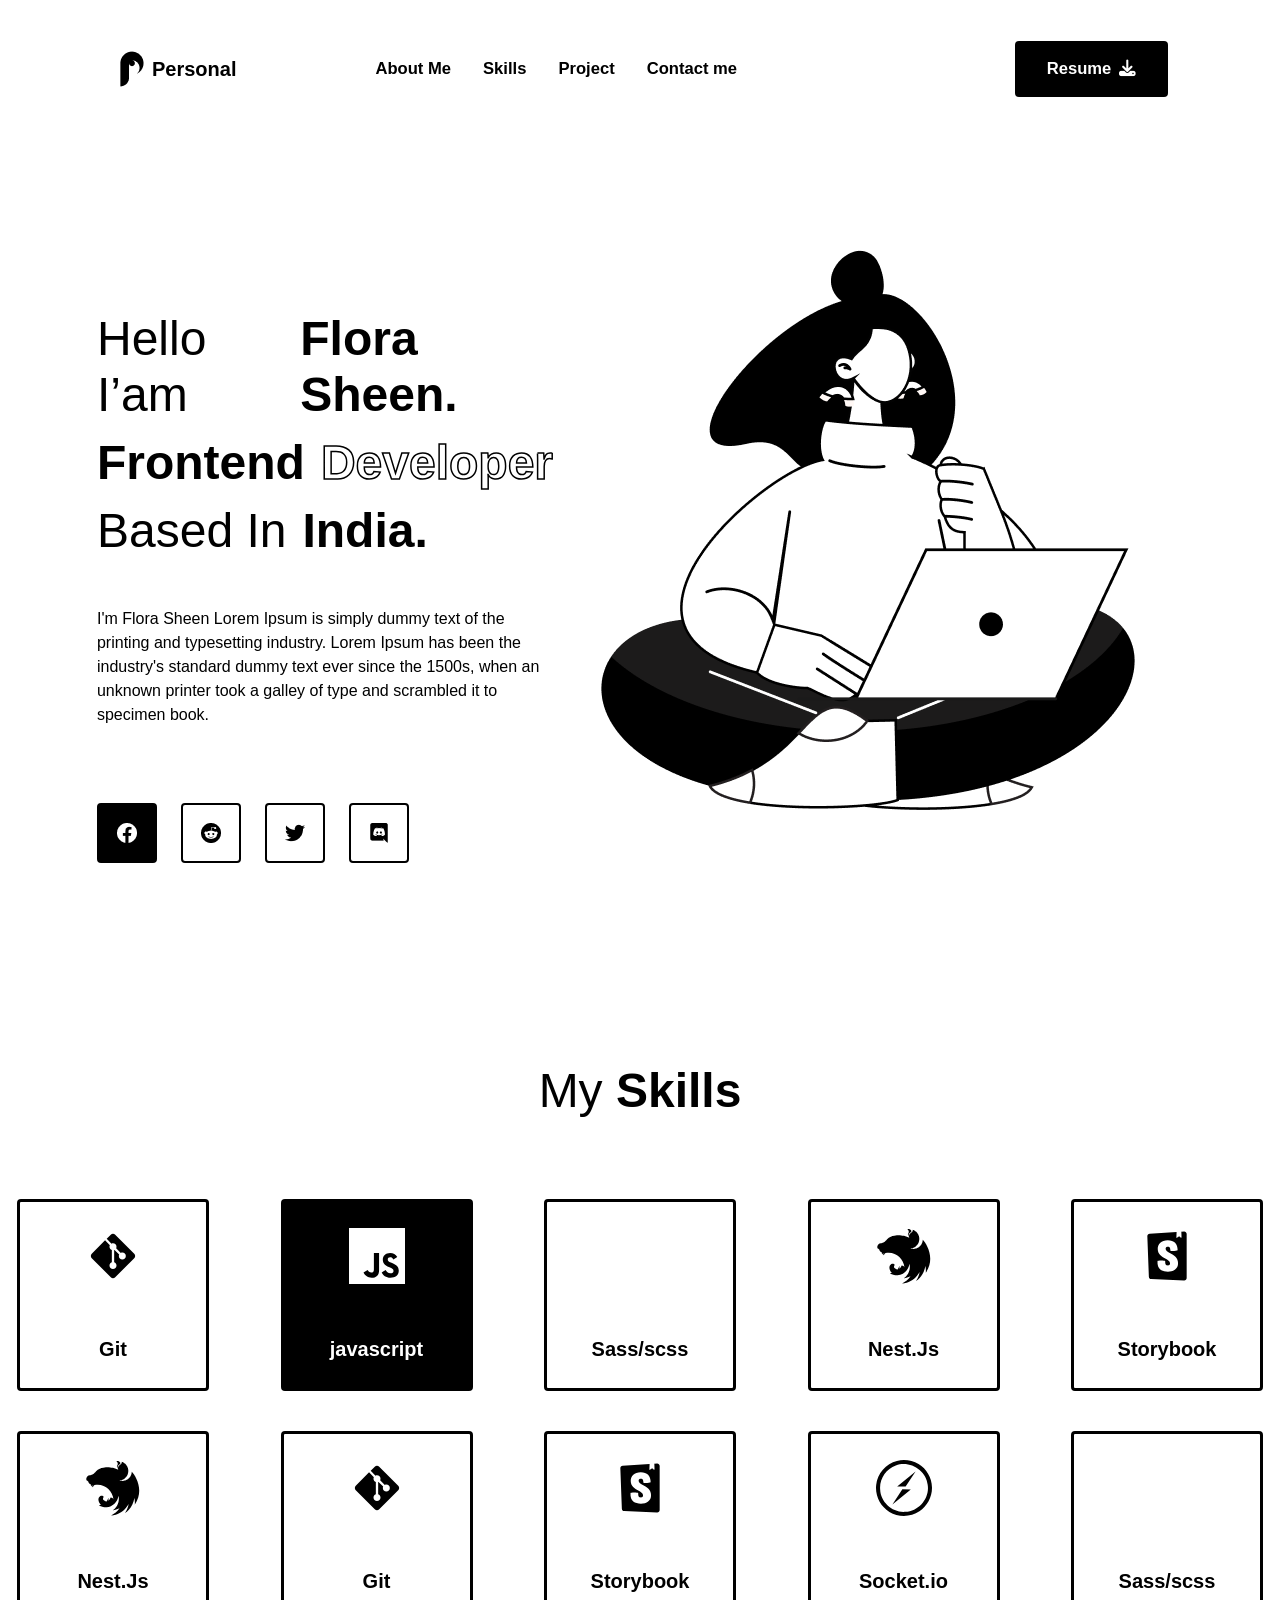
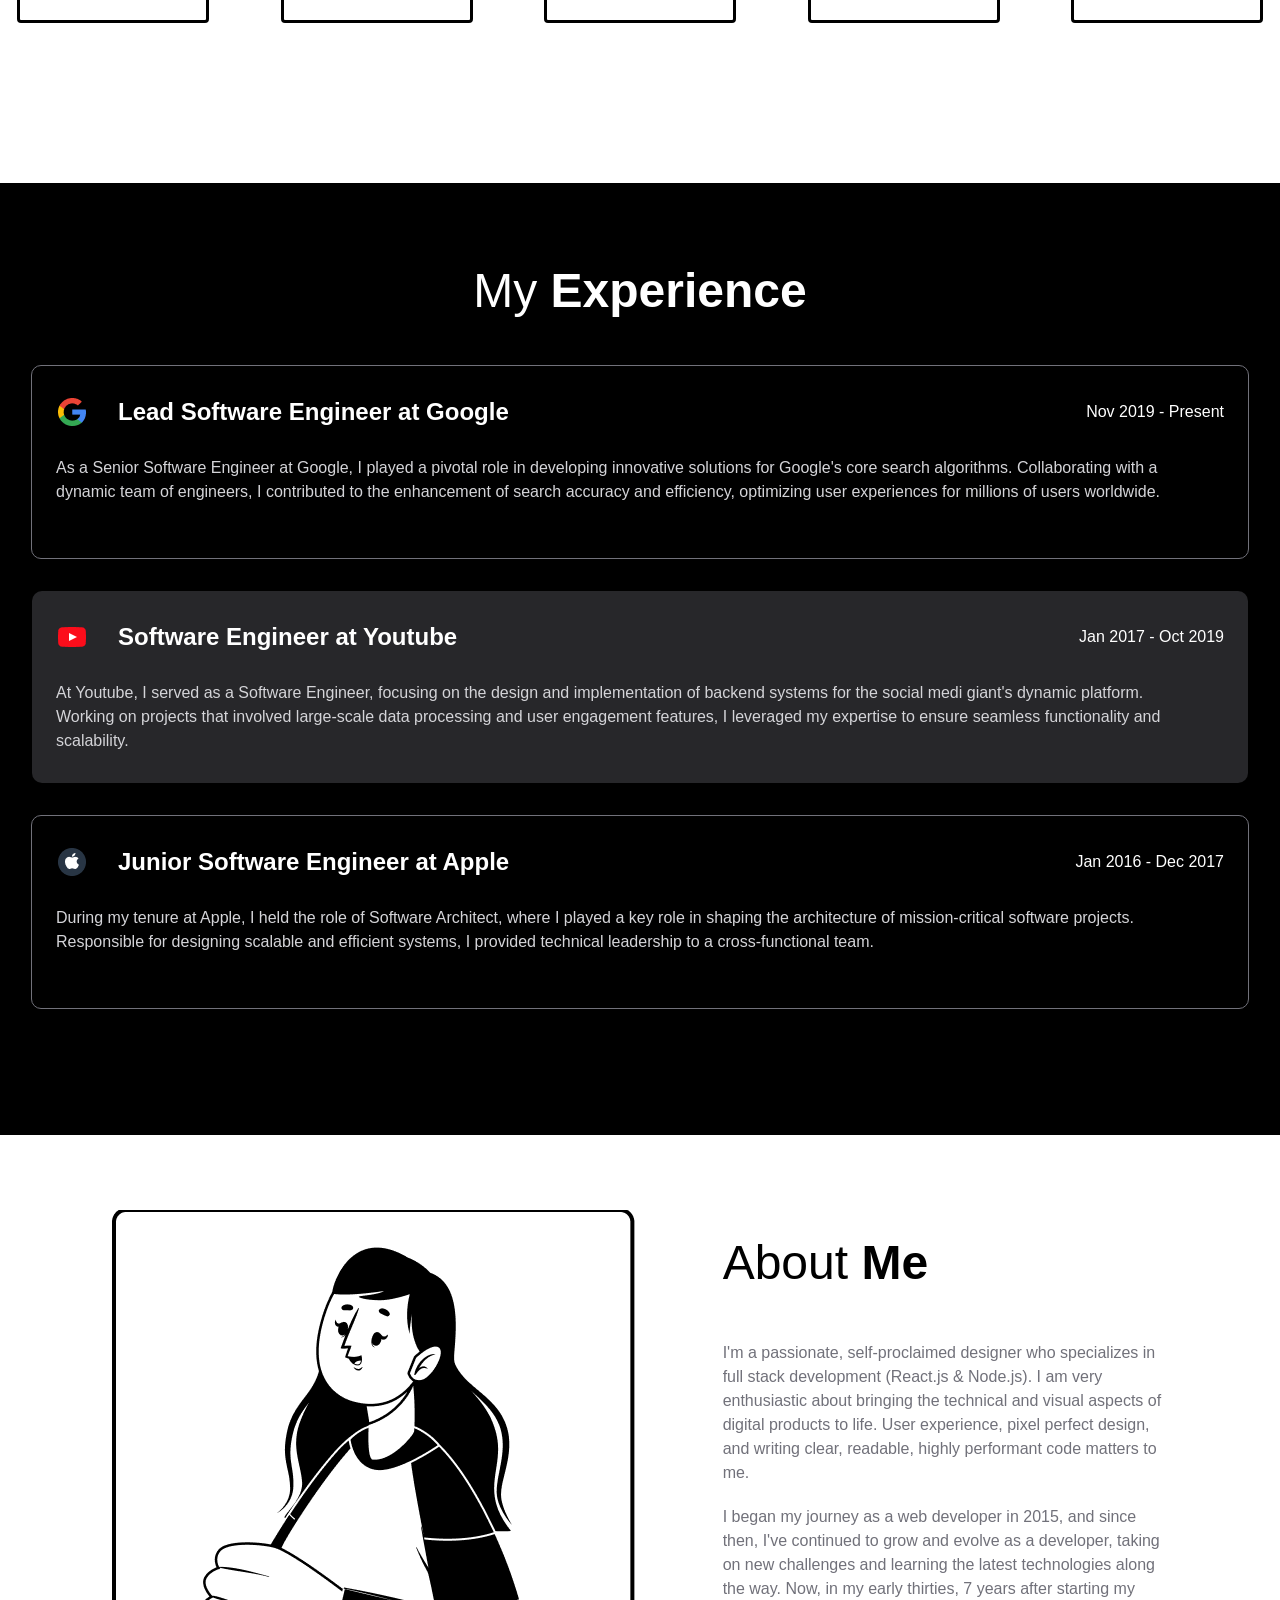
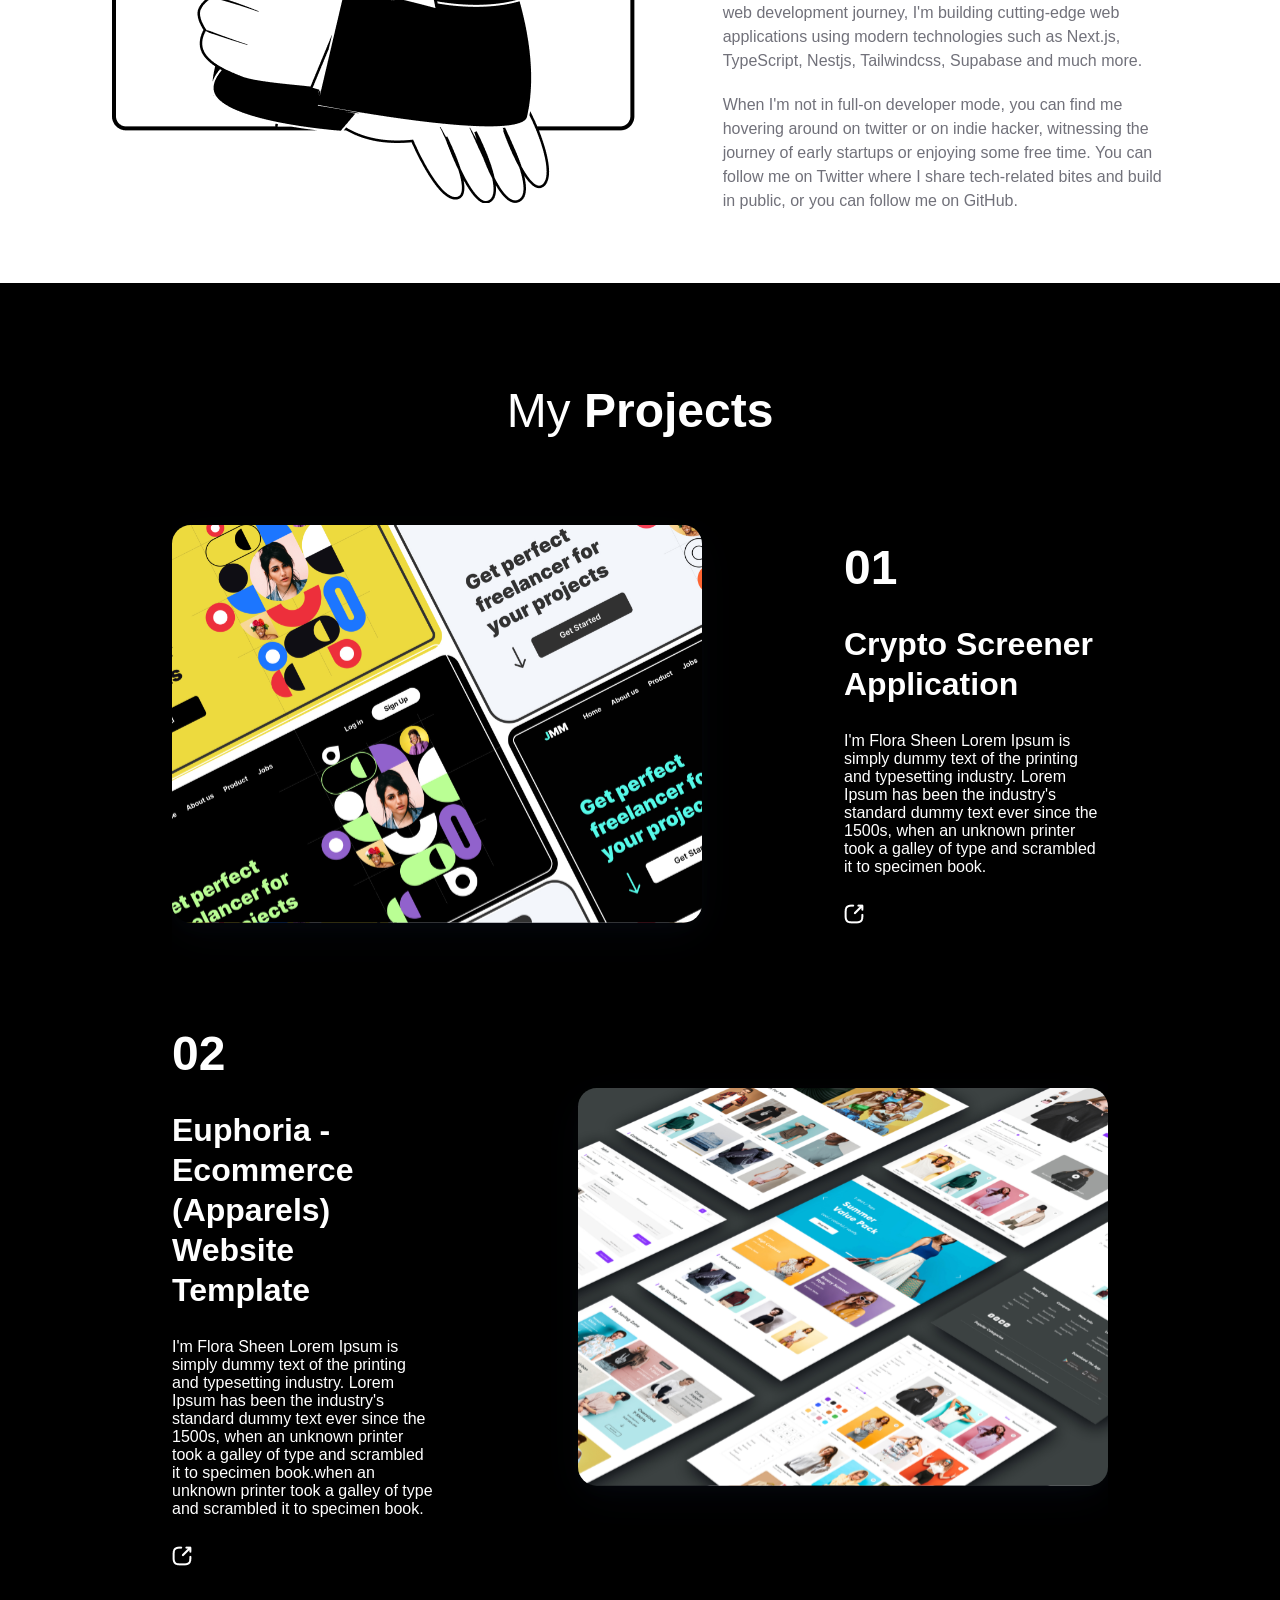
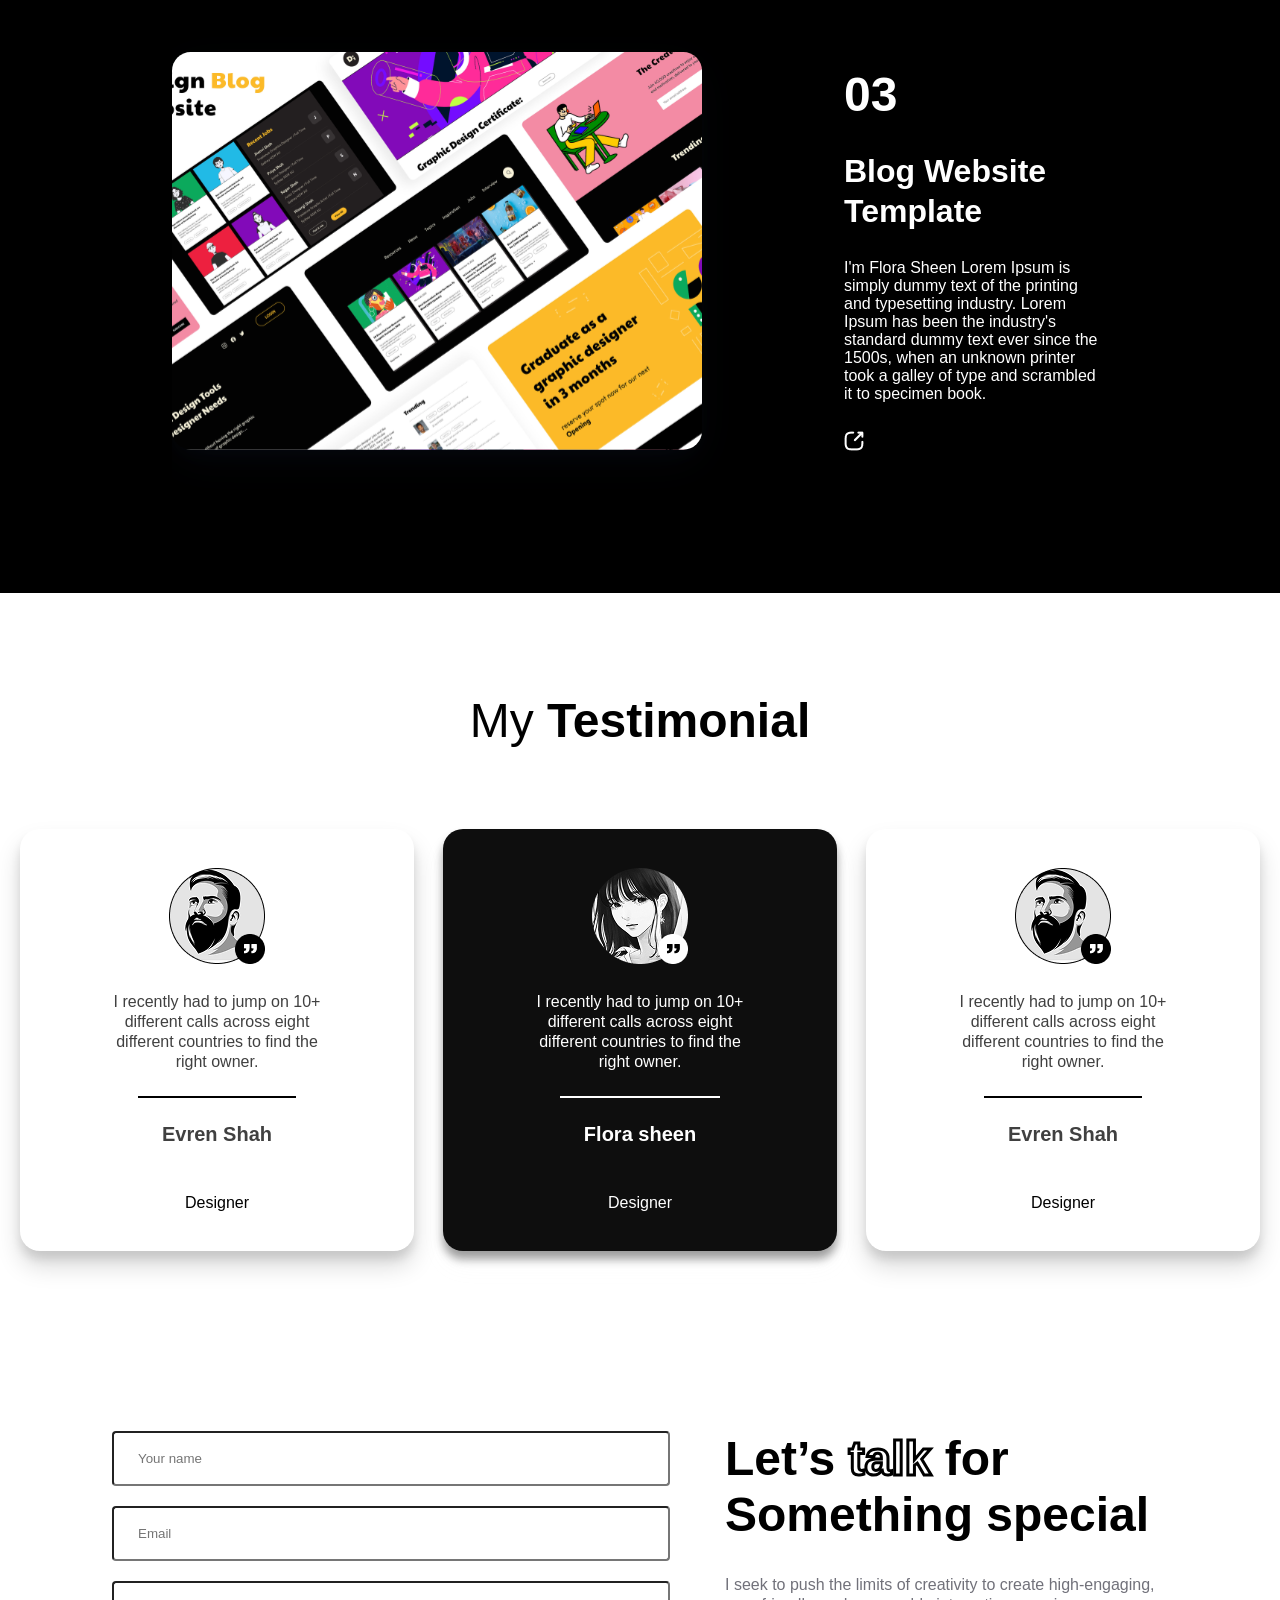
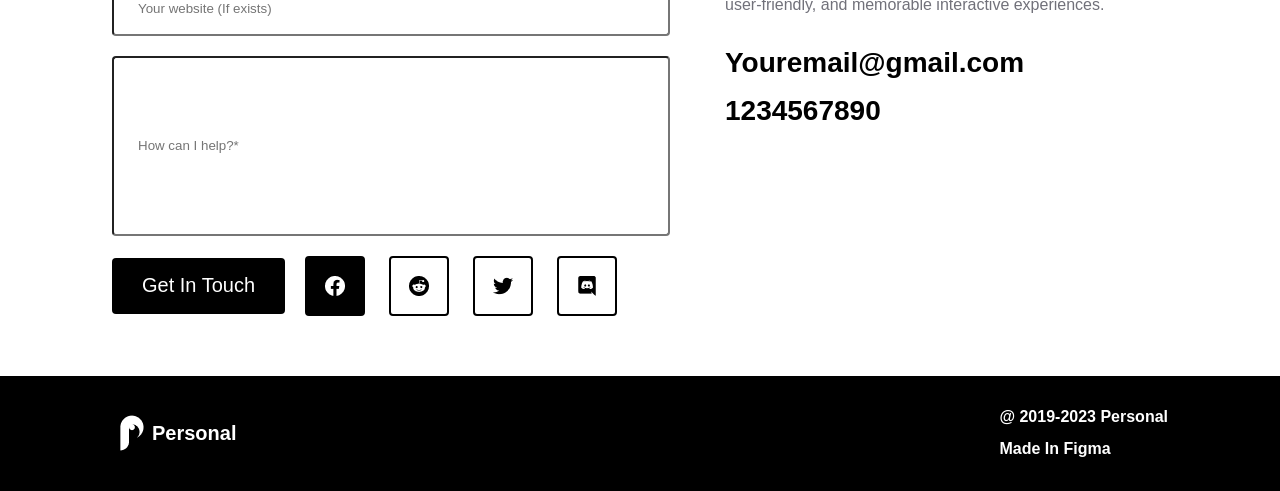
==== commit 95d3b870: "Add files via upload" ====
--- a/T1.html
+++ b/T1.html
@@ -1,438 +1,438 @@
-<!DOCTYPE html>
-<html lang="en">
-<head>
-    <meta charset="UTF-8">
-    <meta http-equiv="X-UA-Compatible" content="IE=edge">
-    <meta name="viewport" content="width=device-width, initial-scale=1.0">
-    <title>T1</title>
-    <link rel="stylesheet" href="./ST1.css">
-    <link rel="stylesheet" href="https://cdnjs.cloudflare.com/ajax/libs/font-awesome/6.5.0/css/all.min.css">
-    <link rel="stylesheet" href="./Sora/">
-</head>
-<body>
-
-    <main>
-
-        <header class="header1">
-
-            <div class="logo">
-                <img src="./img/logo 1.png" alt="Logo1">
-                <h5>Personal</h5>
-            </div>
-
-            <div class="main">
-                <h5>About Me</h5>
-                <h5>Skills</h5>
-                <h5>Project</h5>
-                <h5>Contact me</h5>
-            </div>
-            
-            <div>
-                <img src="./img/material-symbols_menu.png" alt="menu" class="menu">
-            </div>
-
-            <div class="button">
-                <button class="button1">
-                    <h5>Resume<i class="fa-solid fa-download iconbutton"></i></h5>
-                </button>
-            </div>
-
-        </header>
-
-        <header class="header2">
-
-            <div class="main2">
-                
-                <div class="main3"> 
-
-                    <div>
-                        <img src="./img/Banner.png" alt="Girl" class="Girl">
-                    </div>
-                    
-                <div class="text">
-                    <div class="text23">
-                        <span>Hello I’am</span>
-                        <span class="text1">Flora Sheen.</span>
-                    </div>
-                    <div class="text23">
-                        <span class="text1">Frontend</span>
-                        <span class="text2">Developer</span>
-                    </div>
-                    <div class="text23">
-                        <span>Based In</span>
-                        <span class="text1">India.</span>
-                    </div>
-                </div>
-
-
-                <div class="text24">
-                    <p>I'm Flora Sheen Lorem Ipsum is simply dummy text of the printing and typesetting industry. Lorem Ipsum has been the industry's standard dummy text ever since the 1500s, when an unknown printer took a galley of type and scrambled it to specimen book.</p>
-                </div>
-
-                </div>
-
-                <div class="img">
-                    <img src="./img/Social icon.png" alt="Facebook" class="img1">
-                    <img src="./img/Social icon(1).png" alt="Social1" class="img2">
-                    <img src="./img/Social icon(2).png" alt="Twitter" class="img2">
-                    <img src="./img/Social icon(3).png" alt="Social2" class="img2">
-                </div>
-            </div>
-
-            <div>
-                <img src="./img/Banner.png" alt="Girl" class="Girl1">
-            </div>
-
-        </header>
-
-        <header class="header3">
-
-            <div class="text3">
-                <span>My</span>
-                <span class="text4">Skills</span>
-            </div>
-
-            <div class="skill">
-
-                <div class="radif1">
-                    <div class="pro">
-                        <img src="./img/icon-git.svg" alt="Git">
-                        <span>Git</span>
-                    </div>
-                    
-                    <div class="pro2">
-                        <img src="./img/icon-javscript.svg" alt="Javascript">
-                        <span>javascript</span>
-                    </div>
-
-                    <div class="pro">
-                        <img src="./img/Vector.svg" alt="Sass/scss">
-                        <span>Sass/scss</span>
-                    </div>
-
-                    <div class="pro">
-                        <img src="./img/icon-nest.svg" alt="Nest.Js">
-                        <span>Nest.Js</span>
-                    </div>
-
-                    <div class="pro">
-                        <img src="./img/icon-storybook.svg" alt="Storybook">
-                        <span>Storybook</span>
-                    </div>
-                </div>
-
-                <div class="radif2">
-                    <div class="pro">
-                        <img src="./img/icon-nest.svg" alt="Nest.Js">
-                        <span>Nest.Js</span>
-                    </div>
-
-                    <div class="pro">
-                        <img src="./img/icon-git.svg" alt="Git">
-                        <span>Git</span>
-                    </div>
-
-                    <div class="pro">
-                        <img src="./img//icon-storybook.svg" alt="Storybook">
-                        <span>Storybook</span>
-                    </div>
-
-                    <div class="pro">
-                        <img src="./img/icon-socket.svg" alt="Socket.io">
-                        <span>Socket.io</span>
-                    </div>
-
-                    <div class="pro">
-                        <img src="./img/Vector.svg" alt="Sass/scss">
-                        <span>Sass/scss</span>
-                    </div> 
-                </div>
-
-            </div>
-
-            <div class="skillphone">
-
-                <div class="radif3">
-                    <div class="pro">
-                        <img src="./img/icon-express.svg" alt="Sass/scss">
-                        <span>javascript</span>
-                    </div>
-
-                    <div class="pro">
-                        <img src="./img/icon-sass.svg" alt="Nest.Js">
-                        <span>javascript</span>
-                    </div>
-                </div>
-
-                <div class="radif3">
-                    <div class="pro">
-                        <img src="./img/icon-javscript1.svg" alt="Nest.Js">
-                        <span>javascript</span>
-                    </div>
-
-                    <div class="pro2">
-                        <img src="./img/icon-typescript.svg" alt="Git">
-                        <span>javascript</span>
-                    </div>
-                </div>
-
-                <div class="radif3">
-                    <div class="pro">
-                        <img src="./img/icon-socket.svg" alt="Socket.io">
-                        <span>javascript</span>
-                    </div>
-
-                    <div class="pro">
-                        <img src="./img/icon-storybook.svg" alt="Sass/scss">
-                        <span>javascript</span>
-                    </div>
-                </div>
-
-            </div>
-
-        </header>
-
-        <header class="header4">
-
-            <div class="text5">
-                <span>My</span>
-                <b>Experience</b>
-            </div>
-
-            <div class="main4">
-            <div class="tab">
-                <div class="head1">
-                    <div class="tab2">
-                    <img src="./img/google.png" alt="Google">
-                    <b class="text6">Lead Software Engineer at Google</b>
-                    </div>
-                    <span class="text28">Nov 2019 - Present</span>
-                </div>
-                <div class="text9">
-                    <span>As a Senior Software Engineer at Google, I played a pivotal role in developing innovative solutions for Google's core search algorithms. Collaborating with a dynamic team of engineers, I contributed to the enhancement of search accuracy and efficiency, optimizing user experiences for millions of users worldwide.</span>
-                </div>
-            </div>
-
-            <div class="tab3">
-                <div class="head1">
-                    <div class="tab2">
-                    <img src="./img/youtube.png" alt="Youtube">
-                    <b class="text6">Software Engineer at Youtube</b>
-                    </div>
-                    <span>Jan 2017 - Oct 2019</span>
-                </div>
-                <div class="text9">
-                    <span>At Youtube, I served as a  Software Engineer, focusing on the design and implementation of backend systems for the social medi giant's dynamic platform. Working on projects that involved large-scale data processing and user engagement features, I leveraged my expertise to ensure seamless functionality and scalability.</span>
-                </div>
-            </div>
-
-            <div class="tab8">
-                <div class="head1">
-                    <div class="tab2">
-                    <img src="./img/apple.png" alt="Apple">
-                    <b class="text6">Junior Software Engineer at Apple</b>
-                    </div>
-                    <span>Jan 2016 - Dec 2017</span>
-                </div>
-                <div class="text9">
-                    <span>During my tenure at Apple, I held the role of Software Architect, where I played a key role in shaping the architecture of mission-critical software projects. Responsible for designing scalable and efficient systems, I provided technical leadership to a cross-functional team.</span>
-                </div>
-            </div>
-            </div>
-
-        </header>
-
-        <header class="header5">
-
-            <div>
-                <img src="./img/Group 1000015859.png" alt="Girl2" class="Girl2">
-            </div>
-
-            <div class="text7">
-                <div class="main5">
-                    <span>About</span>
-                    <b>Me</b>
-                </div>
-
-                <div class="text8">
-                    <span>I'm a passionate, self-proclaimed designer who specializes in full stack development (React.js & Node.js). I am very enthusiastic about bringing the technical and visual aspects of digital products to life. User experience, pixel perfect design, and writing clear, readable, highly performant code matters to me.</span>
-                </div>
-
-                <div class="text29">
-                    <span>I began my journey as a web developer in 2015, and since then, I've continued to grow and evolve as a developer, taking on new challenges and learning the latest technologies along the way. Now, in my early thirties, 7 years after starting my web development journey, I'm building cutting-edge web applications using modern technologies such as Next.js, TypeScript, Nestjs, Tailwindcss, Supabase and much more.</span>
-                </div>
-
-                <div class="text30">
-                    <span>When I'm not in full-on developer mode, you can find me hovering around on twitter or on indie hacker, witnessing the journey of early startups or enjoying some free time. You can follow me on Twitter where I share tech-related bites and build in public, or you can follow me on GitHub.</span>
-                </div>
-            </div>
-
-        </header>
-
-        <header class="header6">
-
-            <div class="text10">
-                <span>My</span>
-                <b>Projects</b>
-            </div>
-
-            <div class="main6">
-                <div class="imgmain">
-                    <img src="./img/image 771.svg" alt="Img1">
-                </div>
-
-                <div class="text11">
-                    <b class="text12">01</b>
-                    <b class="text13">Crypto Screener Application</b>
-                    <span class="text25">I'm Flora Sheen Lorem Ipsum is simply dummy text of the printing and typesetting industry. Lorem Ipsum has been the industry's standard dummy text ever since the 1500s, when an unknown printer took a galley of type and scrambled it to specimen book.</span>
-                    <img src="./img/export.png" alt="Export">
-                </div>
-            </div>
-
-            <div class="main6">
-                <div class="imgmain1">
-                    <img src="./img/image 770.svg" alt="Img2">
-                </div>
-
-                <div class="text11">
-                    <b class="text12">02</b>
-                    <b class="text13">Euphoria - Ecommerce (Apparels) Website Template</b>
-                    <span class="text25">I'm Flora Sheen Lorem Ipsum is simply dummy text of the printing and typesetting industry. Lorem Ipsum has been the industry's standard dummy text ever since the 1500s, when an unknown printer took a galley of type and scrambled it to specimen book.when an unknown printer took a galley of type and scrambled it to specimen book.</span>
-                    <img src="./img/export.png" alt="Export">
-                </div>
-
-                <div class="imgmain2">
-                    <img src="./img/image 770.svg" alt="Img2">
-                </div>
-            </div>
-            
-            <div class="main6">
-                <div class="imgmain">
-                    <img src="./img/image 770(1).svg" alt="Img3">
-                </div>
-
-                <div class="text11">
-                    <b class="text12">03</b>
-                    <b class="text13">Blog Website Template</b>
-                    <span class="text25">I'm Flora Sheen Lorem Ipsum is simply dummy text of the printing and typesetting industry. Lorem Ipsum has been the industry's standard dummy text ever since the 1500s, when an unknown printer took a galley of type and scrambled it to specimen book.</span>
-                    <img src="./img/export.png" alt="Export">
-                </div>
-            </div>
-
-        </header>
-
-        <header class="header7">
-
-            <div class="text10">
-                <span>My</span>
-                <b>Testimonial</b>
-            </div>
-
-            <div class="main7">
-                <div class="tab4">
-                    <div>
-                        <img src="./img/Frame 18.png" alt="Man">
-                    </div>
-
-                    <div class="text14">
-                        <span>I recently had to jump on 10+<br> different calls across eight<br> different countries to find the<br> right owner.</span>
-                    </div>
-
-                    <div class="text15">
-                        <b>Evren Shah</b>
-                    </div>
-
-                    <div>
-                        <div>Designer</div>
-                    </div>
-                </div>
-
-                <div class="tab5">
-                    <div>
-                        <img src="./img/Frame 18(1).png" alt="Woman">
-                    </div>
-
-                    <div class="text16">
-                        <span>I recently had to jump on 10+<br> different calls across eight<br> different countries to find the<br> right owner.</span>
-                    </div>
-                    
-                    <div class="text17">
-                        <b>Flora sheen</b>
-                    </div>
-
-                    <div>
-                        <div>Designer</div>
-                    </div>
-                </div>
-
-                <div class="tab4">
-                    <div>
-                        <img src="./img/Frame 18.png" alt="Man">
-                    </div>
-
-                    <div class="text14">
-                        <span>I recently had to jump on 10+<br> different calls across eight<br> different countries to find the<br> right owner.</span>
-                    </div>
-                    
-                    <div class="text15">
-                        <b>Evren Shah</b>
-                    </div>
-
-                    <div>
-                        <div>Designer</div>
-                    </div>
-                </div>
-            </div>
-
-        </header>
-
-        <header class="header8">
-
-            <div class="main8">
-                <div class="input">
-                    <input type="text" placeholder="Your name">
-                    <input type="text" placeholder="Email">
-                    <input type="text" placeholder="Your website (If exists)">
-                    <input type="text" placeholder="How can I help?*" class="input2">
-                </div>
-                <div class="tab6">
-                    <button>Get In Touch</button>
-                    <div class="tab7">
-                    <img src="./img/Social icon.png" alt="Facebook" class="img1">
-                    <img src="./img/Social icon(1).png" alt="Social3" class="img2">
-                    <img src="./img/Social icon(2).png" alt="Twitter" class="img2">
-                    <img src="./img/Social icon(3).png" alt="Social4" class="img2">
-                    </div>
-                </div>
-            </div>
-
-            <div class="text26">
-                <b class="text18">Let’s <span class="text19">talk</span> for<br>
-                Something special</b>
-                <span class="text20">I seek to push the limits of creativity to create high-engaging, user-friendly, and memorable interactive experiences.</span>
-                <div class="text27">
-                <span class="text21">Youremail@gmail.com</span>
-                <span class="text21">1234567890</span>
-                </div>
-            </div>
-
-        </header>
-
-        <footer class="foot">
-
-            <div class="logo">
-                <img src="./img/logo 2.png" alt="Logo2">
-                <h5>Personal</h5>
-            </div>
-
-            <div class="text22">
-                <span>@ 2019-2023 Personal</span>
-                <span>Made In Figma</span>
-            </div>
-
-        </footer>
-
-    </main>
-    
-</body>
+<!DOCTYPE html>
+<html lang="en">
+<head>
+    <meta charset="UTF-8">
+    <meta http-equiv="X-UA-Compatible" content="IE=edge">
+    <meta name="viewport" content="width=device-width, initial-scale=1.0">
+    <title>T1</title>
+    <link rel="stylesheet" href="./ST1.css">
+    <link rel="stylesheet" href="https://cdnjs.cloudflare.com/ajax/libs/font-awesome/6.5.0/css/all.min.css">
+    <link rel="stylesheet" href="./Sora/">
+</head>
+<body>
+
+    <main>
+
+        <header class="header1">
+
+            <div class="logo">
+                <img src="./img/logo 1.png" alt="Logo1">
+                <h5>Personal</h5>
+            </div>
+
+            <div class="main">
+                <h5>About Me</h5>
+                <h5>Skills</h5>
+                <h5>Project</h5>
+                <h5>Contact me</h5>
+            </div>
+            
+            <div>
+                <img src="./img/material-symbols_menu.png" alt="menu" class="menu">
+            </div>
+
+            <div class="button">
+                <button class="button1">
+                    <h5>Resume<i class="fa-solid fa-download iconbutton"></i></h5>
+                </button>
+            </div>
+
+        </header>
+
+        <header class="header2">
+
+            <div class="main2">
+                
+                <div class="main3"> 
+
+                    <div>
+                        <img src="./img/Banner.png" alt="Girl" class="Girl">
+                    </div>
+                    
+                <div class="text">
+                    <div class="text23">
+                        <span>Hello I’am</span>
+                        <span class="text1">Flora Sheen.</span>
+                    </div>
+                    <div class="text23">
+                        <span class="text1">Frontend</span>
+                        <span class="text2">Developer</span>
+                    </div>
+                    <div class="text23">
+                        <span>Based In</span>
+                        <span class="text1">India.</span>
+                    </div>
+                </div>
+
+
+                <div class="text24">
+                    <p>I'm Flora Sheen Lorem Ipsum is simply dummy text of the printing and typesetting industry. Lorem Ipsum has been the industry's standard dummy text ever since the 1500s, when an unknown printer took a galley of type and scrambled it to specimen book.</p>
+                </div>
+
+                </div>
+
+                <div class="img">
+                    <img src="./img/Social icon.png" alt="Facebook" class="img1">
+                    <img src="./img/Social icon(1).png" alt="Social1" class="img2">
+                    <img src="./img/Social icon(2).png" alt="Twitter" class="img2">
+                    <img src="./img/Social icon(3).png" alt="Social2" class="img2">
+                </div>
+            </div>
+
+            <div>
+                <img src="./img/Banner.png" alt="Girl" class="Girl1">
+            </div>
+
+        </header>
+
+        <header class="header3">
+
+            <div class="text3">
+                <span>My</span>
+                <span class="text4">Skills</span>
+            </div>
+
+            <div class="skill">
+
+                <div class="radif1">
+                    <div class="pro">
+                        <img src="./img/icon-git.svg" alt="Git">
+                        <span>Git</span>
+                    </div>
+                    
+                    <div class="pro2">
+                        <img src="./img/icon-javscript.svg" alt="Javascript">
+                        <span>javascript</span>
+                    </div>
+
+                    <div class="pro">
+                        <img src="./img/Vector.svg" alt="Sass/scss">
+                        <span>Sass/scss</span>
+                    </div>
+
+                    <div class="pro">
+                        <img src="./img/icon-nest.svg" alt="Nest.Js">
+                        <span>Nest.Js</span>
+                    </div>
+
+                    <div class="pro">
+                        <img src="./img/icon-storybook.svg" alt="Storybook">
+                        <span>Storybook</span>
+                    </div>
+                </div>
+
+                <div class="radif2">
+                    <div class="pro">
+                        <img src="./img/icon-nest.svg" alt="Nest.Js">
+                        <span>Nest.Js</span>
+                    </div>
+
+                    <div class="pro">
+                        <img src="./img/icon-git.svg" alt="Git">
+                        <span>Git</span>
+                    </div>
+
+                    <div class="pro">
+                        <img src="./img//icon-storybook.svg" alt="Storybook">
+                        <span>Storybook</span>
+                    </div>
+
+                    <div class="pro">
+                        <img src="./img/icon-socket.svg" alt="Socket.io">
+                        <span>Socket.io</span>
+                    </div>
+
+                    <div class="pro">
+                        <img src="./img/Vector.svg" alt="Sass/scss">
+                        <span>Sass/scss</span>
+                    </div> 
+                </div>
+
+            </div>
+
+            <div class="skillphone">
+
+                <div class="radif3">
+                    <div class="pro">
+                        <img src="./img/icon-express.svg" alt="Sass/scss">
+                        <span>javascript</span>
+                    </div>
+
+                    <div class="pro">
+                        <img src="./img/icon-sass.svg" alt="Nest.Js">
+                        <span>javascript</span>
+                    </div>
+                </div>
+
+                <div class="radif3">
+                    <div class="pro">
+                        <img src="./img/icon-javscript1.svg" alt="Nest.Js">
+                        <span>javascript</span>
+                    </div>
+
+                    <div class="pro2">
+                        <img src="./img/icon-typescript.svg" alt="Git">
+                        <span>javascript</span>
+                    </div>
+                </div>
+
+                <div class="radif3">
+                    <div class="pro">
+                        <img src="./img/icon-socket.svg" alt="Socket.io">
+                        <span>javascript</span>
+                    </div>
+
+                    <div class="pro">
+                        <img src="./img/icon-storybook.svg" alt="Sass/scss">
+                        <span>javascript</span>
+                    </div>
+                </div>
+
+            </div>
+
+        </header>
+
+        <header class="header4">
+
+            <div class="text5">
+                <span>My</span>
+                <b>Experience</b>
+            </div>
+
+            <div class="main4">
+            <div class="tab">
+                <div class="head1">
+                    <div class="tab2">
+                    <img src="./img/google.png" alt="Google">
+                    <b class="text6">Lead Software Engineer at Google</b>
+                    </div>
+                    <span class="text28">Nov 2019 - Present</span>
+                </div>
+                <div class="text9">
+                    <span>As a Senior Software Engineer at Google, I played a pivotal role in developing innovative solutions for Google's core search algorithms. Collaborating with a dynamic team of engineers, I contributed to the enhancement of search accuracy and efficiency, optimizing user experiences for millions of users worldwide.</span>
+                </div>
+            </div>
+
+            <div class="tab3">
+                <div class="head1">
+                    <div class="tab2">
+                    <img src="./img/youtube.png" alt="Youtube">
+                    <b class="text6">Software Engineer at Youtube</b>
+                    </div>
+                    <span>Jan 2017 - Oct 2019</span>
+                </div>
+                <div class="text9">
+                    <span>At Youtube, I served as a  Software Engineer, focusing on the design and implementation of backend systems for the social medi giant's dynamic platform. Working on projects that involved large-scale data processing and user engagement features, I leveraged my expertise to ensure seamless functionality and scalability.</span>
+                </div>
+            </div>
+
+            <div class="tab8">
+                <div class="head1">
+                    <div class="tab2">
+                    <img src="./img/apple.png" alt="Apple">
+                    <b class="text6">Junior Software Engineer at Apple</b>
+                    </div>
+                    <span>Jan 2016 - Dec 2017</span>
+                </div>
+                <div class="text9">
+                    <span>During my tenure at Apple, I held the role of Software Architect, where I played a key role in shaping the architecture of mission-critical software projects. Responsible for designing scalable and efficient systems, I provided technical leadership to a cross-functional team.</span>
+                </div>
+            </div>
+            </div>
+
+        </header>
+
+        <header class="header5">
+
+            <div>
+                <img src="./img/Group 1000015859.png" alt="Girl2" class="Girl2">
+            </div>
+
+            <div class="text7">
+                <div class="main5">
+                    <span>About</span>
+                    <b>Me</b>
+                </div>
+
+                <div class="text8">
+                    <span>I'm a passionate, self-proclaimed designer who specializes in full stack development (React.js & Node.js). I am very enthusiastic about bringing the technical and visual aspects of digital products to life. User experience, pixel perfect design, and writing clear, readable, highly performant code matters to me.</span>
+                </div>
+
+                <div class="text29">
+                    <span>I began my journey as a web developer in 2015, and since then, I've continued to grow and evolve as a developer, taking on new challenges and learning the latest technologies along the way. Now, in my early thirties, 7 years after starting my web development journey, I'm building cutting-edge web applications using modern technologies such as Next.js, TypeScript, Nestjs, Tailwindcss, Supabase and much more.</span>
+                </div>
+
+                <div class="text30">
+                    <span>When I'm not in full-on developer mode, you can find me hovering around on twitter or on indie hacker, witnessing the journey of early startups or enjoying some free time. You can follow me on Twitter where I share tech-related bites and build in public, or you can follow me on GitHub.</span>
+                </div>
+            </div>
+
+        </header>
+
+        <header class="header6">
+
+            <div class="text10">
+                <span>My</span>
+                <b>Projects</b>
+            </div>
+
+            <div class="main6">
+                <div class="imgmain">
+                    <img src="./img/image 771.svg" alt="Img1">
+                </div>
+
+                <div class="text11">
+                    <b class="text12">01</b>
+                    <b class="text13">Crypto Screener Application</b>
+                    <span class="text25">I'm Flora Sheen Lorem Ipsum is simply dummy text of the printing and typesetting industry. Lorem Ipsum has been the industry's standard dummy text ever since the 1500s, when an unknown printer took a galley of type and scrambled it to specimen book.</span>
+                    <img src="./img/export.png" alt="Export">
+                </div>
+            </div>
+
+            <div class="main6">
+                <div class="imgmain1">
+                    <img src="./img/image 770.svg" alt="Img2">
+                </div>
+
+                <div class="text11">
+                    <b class="text12">02</b>
+                    <b class="text13">Euphoria - Ecommerce (Apparels) Website Template</b>
+                    <span class="text25">I'm Flora Sheen Lorem Ipsum is simply dummy text of the printing and typesetting industry. Lorem Ipsum has been the industry's standard dummy text ever since the 1500s, when an unknown printer took a galley of type and scrambled it to specimen book.when an unknown printer took a galley of type and scrambled it to specimen book.</span>
+                    <img src="./img/export.png" alt="Export">
+                </div>
+
+                <div class="imgmain2">
+                    <img src="./img/image 770.svg" alt="Img2">
+                </div>
+            </div>
+            
+            <div class="main6">
+                <div class="imgmain">
+                    <img src="./img/image 770(1).svg" alt="Img3">
+                </div>
+
+                <div class="text11">
+                    <b class="text12">03</b>
+                    <b class="text13">Blog Website Template</b>
+                    <span class="text25">I'm Flora Sheen Lorem Ipsum is simply dummy text of the printing and typesetting industry. Lorem Ipsum has been the industry's standard dummy text ever since the 1500s, when an unknown printer took a galley of type and scrambled it to specimen book.</span>
+                    <img src="./img/export.png" alt="Export">
+                </div>
+            </div>
+
+        </header>
+
+        <header class="header7">
+
+            <div class="text10">
+                <span>My</span>
+                <b>Testimonial</b>
+            </div>
+
+            <div class="main7">
+                <div class="tab4">
+                    <div>
+                        <img src="./img/Frame 18.png" alt="Man">
+                    </div>
+
+                    <div class="text14">
+                        <span>I recently had to jump on 10+<br> different calls across eight<br> different countries to find the<br> right owner.</span>
+                    </div>
+
+                    <div class="text15">
+                        <b>Evren Shah</b>
+                    </div>
+
+                    <div>
+                        <div>Designer</div>
+                    </div>
+                </div>
+
+                <div class="tab5">
+                    <div>
+                        <img src="./img/Frame 18(1).png" alt="Woman">
+                    </div>
+
+                    <div class="text16">
+                        <span>I recently had to jump on 10+<br> different calls across eight<br> different countries to find the<br> right owner.</span>
+                    </div>
+                    
+                    <div class="text17">
+                        <b>Flora sheen</b>
+                    </div>
+
+                    <div>
+                        <div>Designer</div>
+                    </div>
+                </div>
+
+                <div class="tab4">
+                    <div>
+                        <img src="./img/Frame 18.png" alt="Man">
+                    </div>
+
+                    <div class="text14">
+                        <span>I recently had to jump on 10+<br> different calls across eight<br> different countries to find the<br> right owner.</span>
+                    </div>
+                    
+                    <div class="text15">
+                        <b>Evren Shah</b>
+                    </div>
+
+                    <div>
+                        <div>Designer</div>
+                    </div>
+                </div>
+            </div>
+
+        </header>
+
+        <header class="header8">
+
+            <div class="main8">
+                <div class="input">
+                    <input type="text" placeholder="Your name">
+                    <input type="text" placeholder="Email">
+                    <input type="text" placeholder="Your website (If exists)">
+                    <input type="text" placeholder="How can I help?*" class="input2">
+                </div>
+                <div class="tab6">
+                    <button>Get In Touch</button>
+                    <div class="tab7">
+                    <img src="./img/Social icon.png" alt="Facebook" class="img1">
+                    <img src="./img/Social icon(1).png" alt="Social3" class="img2">
+                    <img src="./img/Social icon(2).png" alt="Twitter" class="img2">
+                    <img src="./img/Social icon(3).png" alt="Social4" class="img2">
+                    </div>
+                </div>
+            </div>
+
+            <div class="text26">
+                <b class="text18">Let’s <span class="text19">talk</span> for<br>
+                Something special</b>
+                <span class="text20">I seek to push the limits of creativity to create high-engaging, user-friendly, and memorable interactive experiences.</span>
+                <div class="text27">
+                <span class="text21">Youremail@gmail.com</span>
+                <span class="text21">1234567890</span>
+                </div>
+            </div>
+
+        </header>
+
+        <footer class="foot">
+
+            <div class="logo">
+                <img src="./img/logo 2.png" alt="Logo2">
+                <h5>Personal</h5>
+            </div>
+
+            <div class="text22">
+                <span>@ 2019-2023 Personal</span>
+                <span>Made In Figma</span>
+            </div>
+
+        </footer>
+
+    </main>
+    
+</body>
 </html>
--- a/ST1.css
+++ b/ST1.css
@@ -1,954 +1,974 @@
-
-@font-face {
-    font-family: "Sora", sans-serif;
-    src: url("./Sora/static/Sora-Bold.ttf");
-    font-weight: 700;
-}
-
-@font-face {
-    font-family: "Sora", sans-serif;
-    src: url("./Sora/static/Sora-SemiBold.ttf");
-    font-weight: 600;
-}
-
-@font-face {
-    font-family: "Sora", sans-serif;
-    src: url("./Sora/static/Sora-Regular.ttf");
-    font-weight: 400;
-}
-
-
-body{
-    margin: 0;
-    padding: 0;
-    font-family: "Sora", sans-serif;
-    font-weight: 400;
-}
-
-main{
-    display: flex;
-    flex-direction: column;
-}
-
-.menu{
-    display: none;
-}
-
-.header1{
-    display: flex;
-    flex-direction: row;
-    align-items: center;
-    justify-content: space-between;
-    font-size: 20px;
-    padding: 24px 112px;
-}
-
-.logo{
-    display: flex;
-    flex-direction: row;
-    align-items: center;
-    font-weight: 700;
-}
-
-.main{
-    display: flex;
-    gap: 32px;
-}
-
-.button{
-    display: flex;
-    align-items: center;
-}
-
-.button1{
-    width: 153px;
-    height: 56px;
-    border: none;
-    background-color: #000000;
-    color: white;
-    border-radius: 4px;
-    font-size: 20px;
-    display: flex;
-    align-items: center;
-    justify-content: center;
-}
-
-.iconbutton{
-    padding-left: 8px;
-}
-
-.text{
-    display: flex;
-    flex-direction: column;
-    line-height: 56px;
-    font-size: 48px;
-    margin-top: 80px;
-    gap :12px;
-}
-
-.text23{
-    display: flex;
-    gap: 16px;
-}
-
-.text1{
-    font-weight: bolder;
-}
-
-.text2{
-    color: transparent;
-    -webkit-text-stroke: 1.5px black;
-    font-weight: bolder;
-}
-
-.header2{
-    display: flex;
-    flex-direction: row;
-    align-items: center;
-    justify-content: center;
-    margin-bottom: 60px;
-    padding: 60px 112px;
-}
-
-.Girl{
-    display: none;
-}
-
-.main2{
-    display: flex;
-    flex-direction: column;
-    justify-content: space-around;
-}
-
-.main3{
-    display: flex;
-    flex-direction: column;
-    gap: 32px; 
-    padding-bottom: 60px;
-}
-
-.main3 p{
-    font-size: 16px;
-    line-height: 24px
-}
-
-.img1{
-    border: 2px solid black;
-    background-color: black;
-    border-radius: 4px;
-    padding: 18px;
-}
-
-.img2{
-    border: 2px solid black;
-    border-radius: 4px;
-    padding: 18px; 
-}
-
-.img{
-    display: flex;
-    gap: 24px;
-}
-
-.header3{
-    display: flex;
-    flex-direction: column;
-    align-items: center;
-    justify-content: center;
-    gap: 40px;
-    padding: 60px 112px;
-}
-
-.text3{
-    font-size: 48px;
-    line-height: 56px;
-    padding: 20px;
-    margin-bottom: 20px;
-    text-align: center;
-}
-
-.text4{
-    font-weight: bolder;
-}
-
-.skill{
-    display: flex;
-    flex-direction: column;
-    gap: 40px;
-}
-
-.radif1{
-    display: flex;
-    flex-direction: row;
-    justify-content: space-around;
-    gap: 71.5px;
-}
-
-.radif2{
-    display: flex;
-    flex-direction: row;
-    justify-content: space-around;
-    gap: 71.5px;
-    margin-bottom: 100px;
-}
-
-.pro{
-    width: 186px;
-    height: 186px;
-    display: flex;
-    flex-direction: column;
-    justify-content: space-around;
-    align-items: center;
-    text-align: center;
-    border: 3px solid black;
-    border-radius: 4px;
-    }
-
-.pro2{
-    width: 186px;
-    height: 186px;
-    display: flex;
-    flex-direction: column;
-    justify-content: space-around;
-    align-items: center;
-    text-align: center;
-    border: 3px solid black;
-    background-color: black;
-    color: white;
-    border-radius: 4px;
-}
-
-.skill span{
-    font-size: 20px;
-    line-height: 24px;
-    font-weight: bold;
-}
-
-.skillphone{
-    display: none;
-}
-
-.header4{
-    display: flex;
-    flex-direction: column;
-    align-items: center;
-    justify-content: center;
-    background-color: black;
-    color: white;
-    padding: 80px 60px;
-    
-}
-
-.text5{
-    font-size: 48px;
-    line-height: 56px;
-    text-align: center;
-}
-
-.main4{
-    display: flex;
-    flex-direction: column;
-    align-items: center;
-    gap: 32px;
-    padding: 46px 40px;
-}
-
-.tab{
-    display: flex;
-    flex-direction: column;
-    justify-content: center;
-    gap: 28px;
-    border: 1px solid #71717A;
-    width: 1168px;
-    border-radius: 10px;
-    padding: 30px 24px;
-}
-
-.tab8{
-    display: flex;
-    flex-direction: column;
-    justify-content: center;
-    gap: 28px;
-    border: 1px solid #71717A;
-    width: 1168px;
-    border-radius: 10px;
-    padding: 30px 24px;
-}
-
-.head1{
-    display: flex;
-    flex-direction: row;
-    justify-content: space-between;
-    align-items: center;
-}
-
-.tab2{
-    display: flex;
-    flex-direction: row;
-    align-items: center;
-    gap: 30px;
-}
-
-
-.tab3{
-    display: flex;
-    flex-direction: column;
-    justify-content: center;
-    gap: 28px;
-    width: 1168px;
-    border: 1px solid #71717A;
-    background-color: #27272A;
-    border: none;
-    border-radius: 10px;
-    padding: 30px 24px;
-}
-
-.head1 span{
-    font-size: 16px;
-    line-height: 20px;
-}
-
-.text6{
-    font-size: 24px;
-    line-height: 28px;
-}
-
-.text9{
-    width: 1120px;
-    height: 72px;
-    font-size: 16px;
-    line-height: 24px;
-    color: #D4D4D8;
-}
-
-.header5{
-    padding: 70px 112px;
-    display: flex;
-    flex-direction: row;
-    justify-content: center;
-    align-items: center;
-    gap: 87.64px;
-    
-}
-
-.main5{
-    font-size: 48px;
-    line-height: 56px;
-    padding-top: 30px;
-    padding-bottom: 30px;
-}
-
-.text7{
-    display: flex;
-    flex-direction: column;
-    gap: 20px;
-}
-
-.text8{
-    font-size: 16px;
-    line-height: 24px;
-    color: #71717A;
-}
-
-.text29{
-    font-size: 16px;
-    line-height: 24px;
-    color: #71717A;
-}
-
-.text30{
-    font-size: 16px;
-    line-height: 24px;
-    color: #71717A;
-}
-
-.header6{
-    display: flex;
-    flex-direction: column;
-    align-items: center;
-    justify-content: center;
-    background-color: black;
-    color: white;
-    gap: 20px;
-    padding: 80px 60px;
-}
-
-.text10{
-    font-size: 48px;
-    line-height: 56px;
-    text-align: center;
-    padding: 20px 0;
-}
-
-.main6{
-    display: flex;
-    flex-direction: row;
-    justify-content: center;
-    align-items: center;
-    gap: 104px;
-    padding: 20px 112px;
-}
-
-.imgmain1{
-    display: none;
-}
-
-.text11{
-    display: flex;
-    flex-direction: column;
-    gap: 28px;
-}
-
-.text11 img{
-    width: 20px;
-}
-
-.text12{
-    font-size: 48px;
-    line-height: 56px;
-}
-
-.text13{
-    font-size: 32px;
-    line-height: 40px;
-}
-
-.header7{
-    display: flex;
-    flex-direction: column;
-    align-items: center;
-    justify-content: center;
-    gap: 20px;
-    padding: 80px 92px;
-}
-
-.main7{
-    display: flex;
-    flex-direction: row;
-    align-items: center;
-    justify-content: center;
-    gap: 29px;
-    padding: 40px 24px;
-}
-
-.tab4{
-    box-shadow: 0 15px 25px rgba(0,0,0,0.15),0 8px 10px rgba(0,0,0,0.10);
-    width: 370px;
-    height: 398px;
-    display: flex;
-    flex-direction: column;
-    align-items: center;
-    text-align: center;
-    justify-content: center;
-    border-radius: 20px;
-    gap: 24px;
-    padding: 12px;
-}
-
-.tab5{
-    box-shadow: 0 15px 25px rgba(225,225,225,0.06),0 8px 10px rgba(0,0,0,0.4);
-    background: #0e0e0e;
-    color: #fff;
-    width: 370px;
-    height: 398px;
-    display: flex;
-    flex-direction: column;
-    align-items: center;
-    text-align: center;
-    justify-content: center;
-    border-radius: 20px;
-    gap: 24px;
-    padding: 12px;
-}
-
-.text14{
-    font-size: 16px;
-    line-height: 20px;
-    color: #404040;
-}
-
-.text15{
-    color: #404040;
-    font-size: 20px;
-    line-height: 24px;
-    border-top: 2px solid black;
-    padding: 24px;
-}
-
-.text17{
-    border-top: 2px solid white;
-    padding: 24px;
-    font-size: 20px;
-    line-height: 24px;
-}
-
-.text16{
-    font-size: 16px;
-    line-height: 20px;
-}
-
-.header8{
-    display: flex;
-    flex-direction: row;
-    gap: 108px;
-    padding: 60px 112px;
-}
-
-input{
-    width: 460px;
-    color: #000000;
-    padding: 18px 24px;
-    border-radius: 4px;
-}
-
-.input{
-    display: flex;
-    flex-direction: column;
-    gap: 20px;
-}
-
-.text18{
-    font-size: 48px;
-    line-height: 56px;
-}
-
-.main8{
-    display: flex;
-    flex-direction: column;
-    gap: 20px;
-}
-
-.text19{
-    color: transparent;
-    -webkit-text-stroke: 3px black;
-    font-weight: bolder;
-}
-
-.text26{
-    display: flex;
-    flex-direction: column;
-    gap: 32px;
-}
-
-.tab6{
-    display: flex;
-    flex-direction: row;
-    align-items: center;
-    gap: 20px;
-}
-
-.tab7{
-    display: flex;
-    flex-direction: row;
-    gap: 24px;
-}
-
-.tab6 button{
-    width: 173px;
-    height: 56px;
-    border: none;
-    background-color: #000000;
-    color: white;
-    border-radius: 4px;
-    font-size: 20px;
-    display: flex;
-    align-items: center;
-    justify-content: center;
-}
-
-.input2{
-    height: 140px;
-}
-
-.text20{
-    font-size: 16px;
-    line-height: 20px;
-    color: #71717A;
-}
-
-.text21{
-    font-size: 28px;
-    line-height: 32px;
-    font-weight: bold;
-}
-
-.text27{
-    display: flex;
-    flex-direction: column;
-    gap: 16px;
-}
-
-.foot{
-    background-color: #000000;
-    padding: 12px 112px;
-    color: #fff;
-    font-weight: bold;
-    display: flex;
-    flex-direction: row;
-    justify-content: space-between;
-    align-items: center;
-}
-
-.text22{
-    display: flex;
-    flex-direction: column;
-    font-size: 16px;
-    line-height: 20px;
-    gap: 12px;
-}
-
-.logo h5{
-    font-size: 20px;
-    line-height: 24px;
-}
-
-@media ((min-width:375px) and (max-width: 385px)) {
-
-main{
-    align-items: center;
-    justify-content: center;
-}
-.main{
-    display: none;
-}
-
-.menu{
-    display: flex;
-}
-
-.button{
-    display: none;
-}
-
-.header1{
-    padding: 0;
-    gap: 167.09px;
-}
-
-.header2{
-    padding: 40px 16px;
-    display: flex;
-    flex-direction: column;
-    align-items: center;
-    justify-content: center;
-}
-
-.Girl{
-    display: flex;
-    width: 332px;
-}
-
-.Girl1{
-    display: none;
-}
-
-.text{
-    font-size: 28px;
-    line-height: 32px;
-}
-
-.text24{
-    width: 343px;
-    height: 168px;
-}
-
-.img1{
-    padding: 14px;
-}
-
-.img2{
-    padding: 14px;
-}
-
-.header3{
-    padding: 40px 16px;
-
-}
-
-.skill{
-    display: none;
-}
-
-.skillphone{
-    display: flex;
-    flex-direction: column;
-    gap: 20px;
-}
-
-.radif3{
-    display: flex;
-    flex-direction: row;
-    justify-content: space-around;
-    gap: 20px;
-}
-
-.pro{
-    width: 161.5px;
-    height: 160px;
-}
-
-.pro2{
-    width: 161.5px;
-    height: 160px;
-}
-
-.skillphone span{
-    font-size: 20px;
-    line-height: 24px;
-    font-weight: bold;
-}
-
-.header4{
-    padding: 40px 16px;
-    display: flex;
-    align-items: center;
-    justify-content: center;
-}
-
-.text3{
-    font-size: 28px;
-    line-height: 32px;
-}
-
-.text5{
-    font-size: 28px;
-    line-height: 32px;
-}
-
-.main4{
-    gap:20px;
-    padding: 0;
-    padding-top: 40px;
-}
-
-.tab{
-    width: 343px;
-    padding:0;
-    align-items: center;
-    padding-top: 30px;
-    padding-bottom: 175px;
-}
-
-.tab8{
-    width: 343px;
-    padding:0;
-    align-items: center;
-    padding-top: 30px;
-    padding-bottom: 128px;
-}
-
-.head1{
-    flex-direction: column;
-    justify-content: start;
-    text-align: start;
-    gap: 30px;
-}
-
-.text28{
-    display: flex;
-}
-
-.text6{
-    font-size: 20px;
-    line-height: 24px;
-}
-
-.tab3{
-    width: 343px;
-    padding: 0;
-    padding-top: 30px;
-    padding-bottom: 175px;
-    align-items: center;
-}
-
-.tab2{
-    align-items: center;
-    padding-left: 24px;
-}
-
-.header5{
-    padding: 40px 16px;
-    gap: 0;
-}
-
-.text9{
-    font-size: 16px;
-    line-height: 24px;
-    width: 295px;
-}
-
-.head1 b{
-    width: 233px;
-    height: 48px;
-}
-
-.header5{
-    padding: 40px 16px;
-    flex-direction: column;
-    align-items: center;
-    justify-content: center;
-}
-
-.Girl2{
-    width: 320.32px;
-    height: 366px;
-}
-
-.main5{
-    font-size: 28px;
-    line-height: 32px;
-}
-
-.text8{
-    width: 343px;
-}
-
-.text29{
-    width: 343px;
-}
-
-.text30{
-    width: 343px;
-}
-
-.header6{
-    padding: 40px 16px;
-    align-items: center;
-    justify-content: center;
-}
-
-.main6{
-    flex-direction: column;
-    justify-content: center;
-    align-items: center;
-    padding: 0;
-    gap: 28px;
-    width: 343px;
-}
-
-.imgmain{
-    display: flex;
-    align-items: center;
-    justify-content: center;
-    border-radius: 18.76px;
-    width: 343px;
-    height: 397.73px;
-    overflow: hidden;
-}
-
-.imgmain1{
-    display: flex;
-    align-items: center;
-    justify-content: center;
-    border-radius: 18.76px;
-    width: 343px;
-    height: 397.73px;
-    overflow: hidden;
-}
-
-.imgmain2{
-    display: none;
-}
-
-.text10{
-    font-size: 28px;
-    line-height: 32px;
-}
-
-.text12{
-    font-size: 24px;
-    line-height: 28px;
-}
-
-.text13{
-    font-size: 20px;
-    line-height: 24px;
-}
-
-.text25{
-    width: 343px;
-    font-size: 16px;
-    line-height: 24px;
-    letter-spacing: 2%;
-}
-
-.header7{
-    padding: 40px 16px;
-    display: flex;
-    gap: 40px;
-}
-
-
-.main7{
-    flex-direction: column;
-    align-items: center;
-    justify-content: center;
-    padding: 0;
-}
-
-.tab4{
-    width: 303px;
-    height: 366px;
-}
-
-.tab5{
-    width: 303px;
-    height: 366px;
-}
-
-.header8{
-    flex-direction: column;
-    gap: 40px;
-}
-
-.input{
-    width: 343px;
-}
-
-.tab6{
-    flex-direction: column;
-    align-items: start;
-}
-
-.tab7{
-    display: flex;
-    flex-direction: row;
-    gap: 24px;
-}
-
-.text18{
-    font-size: 28px;
-    line-height: 32px;
-}
-
-.text19{
-    -webkit-text-stroke: 1.5px black;
-}
-
-.text26{
-    display: flex;
-    flex-direction: column;
-    gap: 32px;
-}
-
-.text27{
-    display: flex;
-    flex-direction: column;
-    gap: 12px;
-}
-
-.text21{
-    font-size: 20px;
-    line-height: 24px;
-}
-
-.foot{
-    padding: 20px 16px;
-}
-
-.text22{
-    font-size: 12px;
-    line-height: 20px;
-}
-
+@font-face {
+    font-family: "Sora", sans-serif;
+    src: url("./Sora/static/Sora-Regular.ttf");
+    font-weight: 400;
+}
+
+body{
+    margin: 0;
+    padding: 0;
+    font-family: "Sora", sans-serif;
+    font-weight: 400;
+}
+
+main{
+    display: flex;
+    flex-direction: column;
+}
+
+.menu{
+    display: none;
+}
+
+.header1{
+    display: flex;
+    flex-direction: row;
+    align-items: center;
+    justify-content: space-between;
+    font-size: 20px;
+    padding: 24px 112px;
+}
+
+.logo{
+    display: flex;
+    flex-direction: row;
+    align-items: center;
+    font-weight: 700;
+}
+
+.main{
+    display: flex;
+    gap: 32px;
+}
+
+.button{
+    display: flex;
+    align-items: center;
+}
+
+.button1{
+    width: 153px;
+    height: 56px;
+    border: none;
+    background-color: #000000;
+    color: white;
+    border-radius: 4px;
+    font-size: 20px;
+    display: flex;
+    align-items: center;
+    justify-content: center;
+}
+
+.iconbutton{
+    padding-left: 8px;
+}
+
+.text{
+    display: flex;
+    flex-direction: column;
+    line-height: 56px;
+    font-size: 48px;
+    margin-top: 80px;
+    gap :12px;
+}
+
+.text23{
+    display: flex;
+    gap: 16px;
+}
+
+.text1{
+    font-weight: bolder;
+}
+
+.text2{
+    color: transparent;
+    -webkit-text-stroke: 1.5px black;
+    font-weight: bolder;
+}
+
+.header2{
+    display: flex;
+    flex-direction: row;
+    align-items: center;
+    justify-content: center;
+    margin-bottom: 60px;
+    padding: 60px 112px;
+}
+
+.Girl{
+    display: none;
+}
+
+.main2{
+    display: flex;
+    flex-direction: column;
+    justify-content: space-around;
+}
+
+.main3{
+    display: flex;
+    flex-direction: column;
+    gap: 32px; 
+    padding-bottom: 60px;
+}
+
+.main3 p{
+    font-size: 16px;
+    line-height: 24px
+}
+
+.img1{
+    border: 2px solid black;
+    background-color: black;
+    border-radius: 4px;
+    padding: 18px;
+}
+
+.img2{
+    border: 2px solid black;
+    border-radius: 4px;
+    padding: 18px; 
+}
+
+.img{
+    display: flex;
+    gap: 24px;
+}
+
+.header3{
+    display: flex;
+    flex-direction: column;
+    align-items: center;
+    justify-content: center;
+    gap: 40px;
+    padding: 60px 112px;
+}
+
+.text3{
+    font-size: 48px;
+    line-height: 56px;
+    padding: 20px;
+    margin-bottom: 20px;
+    text-align: center;
+}
+
+.text4{
+    font-weight: bolder;
+}
+
+.skill{
+    display: flex;
+    flex-direction: column;
+    gap: 40px;
+}
+
+.radif1{
+    display: flex;
+    flex-direction: row;
+    justify-content: space-around;
+    gap: 71.5px;
+}
+
+.radif2{
+    display: flex;
+    flex-direction: row;
+    justify-content: space-around;
+    gap: 71.5px;
+    margin-bottom: 100px;
+}
+
+.pro{
+    width: 186px;
+    height: 186px;
+    display: flex;
+    flex-direction: column;
+    justify-content: space-around;
+    align-items: center;
+    text-align: center;
+    border: 3px solid black;
+    border-radius: 4px;
+    }
+
+.pro2{
+    width: 186px;
+    height: 186px;
+    display: flex;
+    flex-direction: column;
+    justify-content: space-around;
+    align-items: center;
+    text-align: center;
+    border: 3px solid black;
+    background-color: black;
+    color: white;
+    border-radius: 4px;
+}
+
+.skill span{
+    font-size: 20px;
+    line-height: 24px;
+    font-weight: bold;
+}
+
+.skillphone{
+    display: none;
+}
+
+.header4{
+    display: flex;
+    flex-direction: column;
+    align-items: center;
+    justify-content: center;
+    background-color: black;
+    color: white;
+    padding: 80px 60px;
+    
+}
+
+.text5{
+    font-size: 48px;
+    line-height: 56px;
+    text-align: center;
+}
+
+.main4{
+    display: flex;
+    flex-direction: column;
+    align-items: center;
+    gap: 32px;
+    padding: 46px 40px;
+}
+
+.tab{
+    display: flex;
+    flex-direction: column;
+    justify-content: center;
+    gap: 28px;
+    border: 1px solid #71717A;
+    width: 1168px;
+    border-radius: 10px;
+    padding: 30px 24px;
+}
+
+.tab8{
+    display: flex;
+    flex-direction: column;
+    justify-content: center;
+    gap: 28px;
+    border: 1px solid #71717A;
+    width: 1168px;
+    border-radius: 10px;
+    padding: 30px 24px;
+}
+
+.head1{
+    display: flex;
+    flex-direction: row;
+    justify-content: space-between;
+    align-items: center;
+}
+
+.tab2{
+    display: flex;
+    flex-direction: row;
+    align-items: center;
+    gap: 30px;
+}
+
+
+.tab3{
+    display: flex;
+    flex-direction: column;
+    justify-content: center;
+    gap: 28px;
+    width: 1168px;
+    border: 1px solid #71717A;
+    background-color: #27272A;
+    border: none;
+    border-radius: 10px;
+    padding: 30px 24px;
+}
+
+.head1 span{
+    font-size: 16px;
+    line-height: 20px;
+}
+
+.text6{
+    font-size: 24px;
+    line-height: 28px;
+}
+
+.text9{
+    width: 1120px;
+    height: 72px;
+    font-size: 16px;
+    line-height: 24px;
+    color: #D4D4D8;
+}
+
+.header5{
+    padding: 70px 112px;
+    display: flex;
+    flex-direction: row;
+    justify-content: center;
+    align-items: center;
+    gap: 87.64px;
+    
+}
+
+.main5{
+    font-size: 48px;
+    line-height: 56px;
+    padding-top: 30px;
+    padding-bottom: 30px;
+}
+
+.text7{
+    display: flex;
+    flex-direction: column;
+    gap: 20px;
+}
+
+.text8{
+    font-size: 16px;
+    line-height: 24px;
+    color: #71717A;
+}
+
+.text29{
+    font-size: 16px;
+    line-height: 24px;
+    color: #71717A;
+}
+
+.text30{
+    font-size: 16px;
+    line-height: 24px;
+    color: #71717A;
+}
+
+.header6{
+    display: flex;
+    flex-direction: column;
+    align-items: center;
+    justify-content: center;
+    background-color: black;
+    color: white;
+    gap: 20px;
+    padding: 80px 60px;
+}
+
+.text10{
+    font-size: 48px;
+    line-height: 56px;
+    text-align: center;
+    padding: 20px 0;
+}
+
+.main6{
+    display: flex;
+    flex-direction: row;
+    justify-content: center;
+    align-items: center;
+    gap: 104px;
+    padding: 20px 112px;
+}
+
+.imgmain1{
+    display: none;
+}
+
+.text11{
+    display: flex;
+    flex-direction: column;
+    gap: 28px;
+}
+
+.text11 img{
+    width: 20px;
+}
+
+.text12{
+    font-size: 48px;
+    line-height: 56px;
+}
+
+.text13{
+    font-size: 32px;
+    line-height: 40px;
+}
+
+.header7{
+    display: flex;
+    flex-direction: column;
+    align-items: center;
+    justify-content: center;
+    gap: 20px;
+    padding: 80px 92px;
+}
+
+.main7{
+    display: flex;
+    flex-direction: row;
+    align-items: center;
+    justify-content: center;
+    gap: 29px;
+    padding: 40px 24px;
+}
+
+.tab4{
+    box-shadow: 0 15px 25px rgba(0,0,0,0.15),0 8px 10px rgba(0,0,0,0.10);
+    width: 370px;
+    height: 398px;
+    display: flex;
+    flex-direction: column;
+    align-items: center;
+    text-align: center;
+    justify-content: center;
+    border-radius: 20px;
+    gap: 24px;
+    padding: 12px;
+}
+
+.tab5{
+    box-shadow: 0 15px 25px rgba(225,225,225,0.06),0 8px 10px rgba(0,0,0,0.4);
+    background: #0e0e0e;
+    color: #fff;
+    width: 370px;
+    height: 398px;
+    display: flex;
+    flex-direction: column;
+    align-items: center;
+    text-align: center;
+    justify-content: center;
+    border-radius: 20px;
+    gap: 24px;
+    padding: 12px;
+}
+
+.text14{
+    font-size: 16px;
+    line-height: 20px;
+    color: #404040;
+}
+
+.text15{
+    color: #404040;
+    font-size: 20px;
+    line-height: 24px;
+    border-top: 2px solid black;
+    padding: 24px;
+}
+
+.text17{
+    border-top: 2px solid white;
+    padding: 24px;
+    font-size: 20px;
+    line-height: 24px;
+}
+
+.text16{
+    font-size: 16px;
+    line-height: 20px;
+}
+
+.header8{
+    display: flex;
+    flex-direction: row;
+    align-items: flex-start;
+    justify-content: center;
+    gap: 108px;
+    padding: 60px 112px;
+}
+
+input{
+    width: 105%;
+    color: #000000;
+    padding: 18px 0px;
+    padding-left: 24px;
+    border-radius: 4px;
+}
+
+.input{
+    display: flex;
+    flex-direction: column;
+    gap: 20px;
+}
+
+.text18{
+    font-size: 48px;
+    line-height: 56px;
+}
+
+.main8{
+    display: flex;
+    flex-direction: column;
+    gap: 20px;
+}
+
+.text19{
+    color: transparent;
+    -webkit-text-stroke: 3px black;
+    font-weight: bolder;
+}
+
+.text26{
+    display: flex;
+    flex-direction: column;
+    gap: 32px;
+}
+
+.tab6{
+    display: flex;
+    flex-direction: row;
+    align-items: center;
+    gap: 20px;
+}
+
+.tab7{
+    display: flex;
+    flex-direction: row;
+    gap: 24px;
+}
+
+.tab6 button{
+    width: 173px;
+    height: 56px;
+    border: none;
+    background-color: #000000;
+    color: white;
+    border-radius: 4px;
+    font-size: 20px;
+    display: flex;
+    align-items: center;
+    justify-content: center;
+}
+
+.input2{
+    width: 105%;
+    height: 140px;
+}
+
+.text20{
+    font-size: 16px;
+    line-height: 20px;
+    color: #71717A;
+}
+
+.text21{
+    font-size: 28px;
+    line-height: 32px;
+    font-weight: bold;
+}
+
+.text27{
+    display: flex;
+    flex-direction: column;
+    gap: 16px;
+}
+
+.foot{
+    background-color: #000000;
+    padding: 12px 112px;
+    color: #fff;
+    font-weight: bold;
+    display: flex;
+    flex-direction: row;
+    justify-content: space-between;
+    align-items: center;
+}
+
+.text22{
+    display: flex;
+    flex-direction: column;
+    font-size: 16px;
+    line-height: 20px;
+    gap: 12px;
+}
+
+.logo h5{
+    font-size: 20px;
+    line-height: 24px;
+}
+
+@media ((min-width:375px) and (max-width: 385px)) {
+
+main{
+    align-items: center;
+    justify-content: center;
+}
+.main{
+    display: none;
+}
+
+.menu{
+    display: flex;
+}
+
+.button{
+    display: none;
+}
+
+.header1{
+    padding: 0;
+    gap: 167.09px;
+}
+
+.header2{
+    padding: 0;
+    padding: 40px 16px;
+    display: flex;
+    flex-direction: column;
+    align-items: center;
+    justify-content: center;
+}
+
+.Girl{
+    display: flex;
+    width: 100%;
+}
+
+.Girl1{
+    display: none;
+}
+
+.text{
+    font-size: 28px;
+    line-height: 32px;
+}
+
+.text24{
+    width: 343px;
+    height: 168px;
+}
+
+.img1{
+    padding: 14px;
+}
+
+.img2{
+    padding: 14px;
+}
+
+.header3{
+    padding: 0;
+    padding: 40px 16px;
+
+}
+
+.skill{
+    display: none;
+}
+
+.skillphone{
+    display: flex;
+    flex-direction: column;
+    gap: 20px;
+}
+
+.radif3{
+    display: flex;
+    flex-direction: row;
+    justify-content: space-around;
+    gap: 20px;
+}
+
+.pro{
+    width: 100%;
+    height: 100%;
+    padding: 28px;
+    display: flex;
+    flex-direction: column;
+    gap: 32px;
+}
+
+.pro2{
+    width: 100%;
+    height: 100%;
+    padding: 28px;
+    display: flex;
+    flex-direction: column;
+    gap: 32px;
+}
+
+.skillphone span{
+    font-size: 20px;
+    line-height: 24px;
+    font-weight: bold;
+}
+
+.header4{
+    padding: 0;
+    padding: 40px 16px;
+    display: flex;
+    align-items: center;
+    justify-content: center;
+}
+
+.text3{
+    font-size: 28px;
+    line-height: 32px;
+}
+
+.text5{
+    font-size: 28px;
+    line-height: 32px;
+}
+
+.main4{
+    gap:20px;
+    padding: 0;
+    padding-top: 40px;
+}
+
+.tab{
+    width: 100%;
+    padding:0;
+    align-items: center;
+    padding-top: 30px;
+    padding-bottom: 175px;
+}
+
+.tab8{
+    width: 100%;
+    padding:0;
+    align-items: center;
+    padding-top: 30px;
+    padding-bottom: 128px;
+}
+
+.head1{
+    flex-direction: column;
+    justify-content: start;
+    text-align: start;
+    gap: 30px;
+}
+
+.text28{
+    display: flex;
+    margin-right: auto;
+}
+
+.text6{
+    font-size: 20px;
+    line-height: 24px;
+}
+
+.tab3{
+    width: 86.5%;
+    padding: 30px 24px;
+    padding-bottom: 175px;
+    align-items: center;
+}
+
+.tab2{
+    align-items: center;
+}
+
+.header5{
+    padding: 0;
+    padding: 40px 16px;
+    gap: 0;
+}
+
+.text9{
+    font-size: 16px;
+    line-height: 24px;
+    width: 295px;
+}
+
+.head1 b{
+    width: 233px;
+    height: 48px;
+}
+
+.head1 span{
+    display: flex;
+    margin-right: auto;
+}
+
+.header5{
+    padding: 0;
+    padding: 40px 16px;
+    flex-direction: column;
+    align-items: center;
+    justify-content: center;
+}
+
+.Girl2{
+    width: 320.32px;
+    height: 366px;
+}
+
+.main5{
+    font-size: 28px;
+    line-height: 32px;
+}
+
+.text8{
+    width: 343px;
+}
+
+.text29{
+    width: 343px;
+}
+
+.text30{
+    width: 343px;
+}
+
+.header6{
+    padding: 0;
+    padding: 40px 16px;
+    align-items: center;
+    justify-content: center;
+}
+
+.main6{
+    flex-direction: column;
+    justify-content: center;
+    align-items: center;
+    padding: 0;
+    gap: 28px;
+    width: 343px;
+}
+
+.imgmain{
+    display: flex;
+    align-items: center;
+    justify-content: center;
+    border-radius: 18.76px;
+    width: 343px;
+    height: 397.73px;
+    overflow: hidden;
+}
+
+.imgmain1{
+    display: flex;
+    align-items: center;
+    justify-content: center;
+    border-radius: 18.76px;
+    width: 343px;
+    height: 397.73px;
+    overflow: hidden;
+}
+
+.imgmain2{
+    display: none;
+}
+
+.text10{
+    font-size: 28px;
+    line-height: 32px;
+}
+
+.text12{
+    font-size: 24px;
+    line-height: 28px;
+}
+
+.text13{
+    font-size: 20px;
+    line-height: 24px;
+}
+
+.text25{
+    width: 343px;
+    font-size: 16px;
+    line-height: 24px;
+    letter-spacing: 2%;
+}
+
+.header7{
+    padding: 0;
+    padding: 40px 16px;
+    display: flex;
+    gap: 40px;
+}
+
+
+.main7{
+    flex-direction: column;
+    align-items: center;
+    justify-content: center;
+    padding: 0;
+}
+
+.tab4{
+    width: 303px;
+    height: 366px;
+}
+
+.tab5{
+    width: 303px;
+    height: 366px;
+}
+
+.header8{
+    padding: 0;
+    padding: 24px;
+    flex-direction: column;
+    gap: 40px;
+}
+
+.main8{
+    display: flex ;
+    align-items: center;
+    justify-content: center;
+    padding: 0;
+}
+
+.input{
+    width: 100%;
+}
+
+.tab6{
+    flex-direction: column;
+    align-items: start;
+}
+
+.tab7{
+    display: flex;
+    flex-direction: row;
+    gap: 24px;
+}
+
+.text18{
+    font-size: 28px;
+    line-height: 32px;
+}
+
+.text19{
+    -webkit-text-stroke: 1.5px black;
+}
+
+.text26{
+    display: flex;
+    flex-direction: column;
+    gap: 32px;
+}
+
+.text27{
+    display: flex;
+    flex-direction: column;
+    gap: 12px;
+}
+
+.text21{
+    font-size: 20px;
+    line-height: 24px;
+}
+
+.foot{
+    width: 100%;
+    padding: 15px 0;
+    justify-content: space-around;
+}
+
+.text22{
+    font-size: 12px;
+    line-height: 20px;
+}
+
 }
